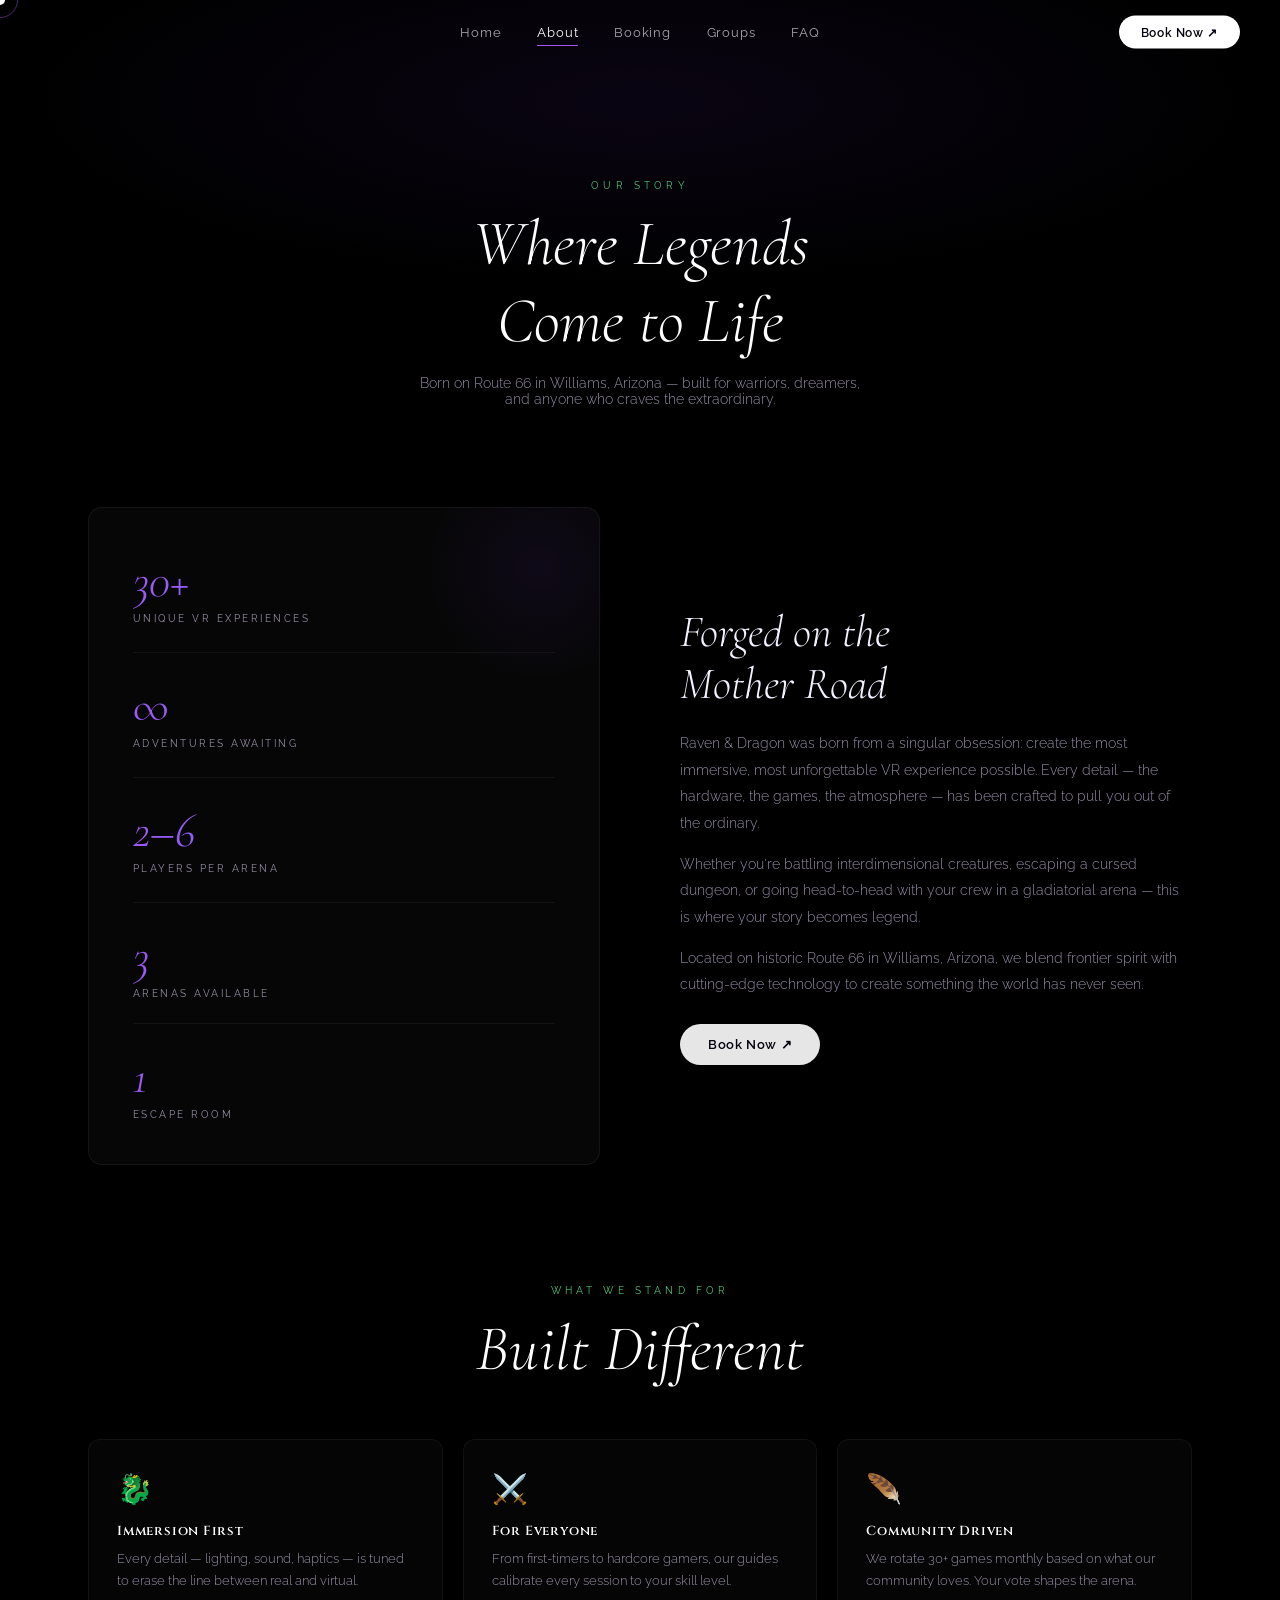
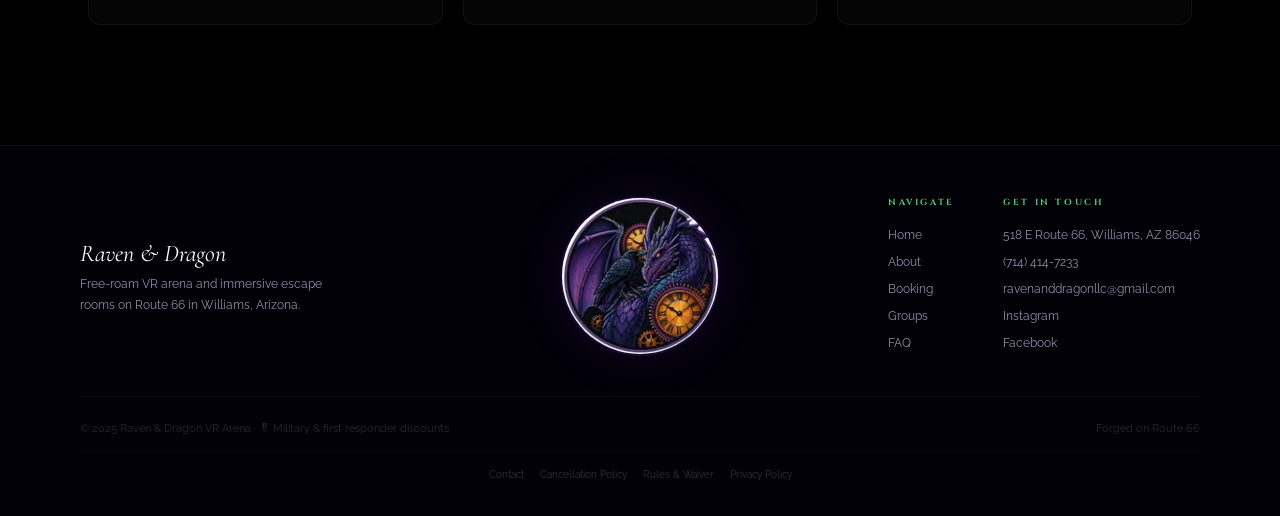
==== about.html @ 6afb4ab7 "Remove calendar Just put the CTA to square more frequent" ====
<!DOCTYPE html>
<html lang="en"><head><meta charset="UTF-8"><meta name="viewport" content="width=device-width,initial-scale=1.0">
<meta http-equiv="X-Content-Type-Options" content="nosniff">
<meta http-equiv="X-Frame-Options" content="SAMEORIGIN">
<meta name="referrer" content="strict-origin-when-cross-origin">
<title>About — Raven & Dragon</title><link rel="preconnect" href="https://fonts.googleapis.com">
<link rel="preconnect" href="https://fonts.gstatic.com" crossorigin>
<link rel="stylesheet" href="https://fonts.googleapis.com/css2?family=Cormorant+Garamond:ital,wght@0,300;0,400;0,600;1,300;1,400;1,600&family=Raleway:wght@300;400;500;600&family=Cinzel:wght@400;600&display=swap" media="print" onload="this.media='all'">
<noscript><link rel="stylesheet" href="https://fonts.googleapis.com/css2?family=Cormorant+Garamond:ital,wght@0,300;0,400;0,600;1,300;1,400;1,600&family=Raleway:wght@300;400;500;600&family=Cinzel:wght@400;600&display=swap"></noscript>
<style>
*,*::before,*::after{margin:0;padding:0;box-sizing:border-box;}
html{scroll-behavior:smooth;}
body{background:#000;color:#f5f0ff;font-family:'Raleway',sans-serif;overflow-x:hidden;}
nav{position:fixed;top:0;left:0;right:0;z-index:500;display:flex;align-items:center;justify-content:center;padding:22px 48px;transition:all .5s;}
nav.solid{background:rgba(0,0,0,.75);backdrop-filter:blur(28px) saturate(1.4);border-bottom:1px solid rgba(255,255,255,.06);padding:14px 48px;}
.nav-links{display:flex;list-style:none;gap:36px;align-items:center;}
.nav-links a{font-size:.8rem;font-weight:400;letter-spacing:.06em;color:rgba(255,255,255,.65);text-decoration:none;}
.nav-pill{position:absolute;right:40px;top:50%;transform:translateY(-50%);font-size:.78rem;font-weight:600;padding:9px 22px;background:#fff;color:#04020e;border-radius:100px;text-decoration:none;}
.burger{display:none;}
@media(max-width:900px){.nav-links,.nav-pill{display:none;}.burger{display:block;position:absolute;right:20px;top:50%;transform:translateY(-50%);width:32px;height:32px;cursor:pointer;z-index:600;background:none;border:none;}
.burger span{display:block;width:22px;height:1.5px;background:#fff;margin:5px auto;border-radius:2px;}
nav{padding:18px 20px;}}
</style>
<link rel="stylesheet" href="styles.css" media="print" onload="this.media='all'">
<noscript><link rel="stylesheet" href="styles.css"></noscript>
<style>
.about-grid{max-width:1200px;margin:0 auto;display:grid;grid-template-columns:1fr 1fr;gap:80px;align-items:center;padding:0 48px 120px;}
.astat-card{background:rgba(255,255,255,.025);border:1px solid rgba(255,255,255,.06);border-radius:14px;padding:44px;backdrop-filter:blur(14px);position:relative;overflow:hidden;}
.astat-card::before{content:'';position:absolute;top:-60px;right:-60px;width:240px;height:240px;border-radius:50%;background:radial-gradient(circle,rgba(124,58,237,.08),transparent 70%);pointer-events:none;}
.astat{margin-bottom:28px;}.astat:last-child{margin-bottom:0;}
.astat-n{font-family:'Cormorant Garamond',serif;font-style:italic;font-size:3rem;font-weight:300;background:linear-gradient(135deg,var(--purple-hi),var(--blue));-webkit-background-clip:text;-webkit-text-fill-color:transparent;}
.astat-l{font-size:.65rem;letter-spacing:.24em;text-transform:uppercase;color:var(--dim);margin-top:2px;}
.astat-div{height:1px;background:rgba(255,255,255,.05);margin:24px 0;}
.about-copy h2{font-family:'Cormorant Garamond',serif;font-style:italic;font-size:clamp(1.8rem,3.5vw,2.8rem);font-weight:300;line-height:1.15;margin-bottom:20px;}
.about-copy p{font-size:.9rem;font-weight:300;line-height:1.85;color:var(--dim);margin-bottom:14px;}

/* Values section */
.values{max-width:1200px;margin:0 auto;padding:0 48px 120px;}
.values-grid{display:grid;grid-template-columns:repeat(3,1fr);gap:20px;}
.val-card{background:rgba(255,255,255,.02);border:1px solid rgba(255,255,255,.05);border-radius:12px;padding:32px 28px;transition:all .35s;}
.val-card:hover{border-color:rgba(168,85,247,.2);transform:translateY(-4px);}
.val-icon{font-size:1.8rem;margin-bottom:16px;display:block;}
.val-title{font-family:'Cinzel',serif;font-size:.82rem;font-weight:600;letter-spacing:.06em;margin-bottom:8px;color:#fff;}
.val-desc{font-size:.8rem;color:var(--dim);line-height:1.7;font-weight:300;}

@media(max-width:900px){
  .about-grid{grid-template-columns:1fr;padding:0 24px 80px;gap:40px;}
  .values{padding:0 24px 80px;}.values-grid{grid-template-columns:1fr;}
}
</style></head><body>
<div id="cur"></div><div id="curR"></div>
<nav id="nav">
  <ul class="nav-links"><li><a href="index.html">Home</a></li><li><a href="about.html" class="active">About</a></li><li><a href="booking.html">Booking</a></li><li><a href="groups.html">Groups</a></li><li><a href="faq.html">FAQ</a></li></ul>
  <a href="https://app.squareup.com/appointments/book/aukrz0no7ksr12/L2MJ57HQ86YXA/start" target="_blank" rel="noopener noreferrer" class="nav-pill">Book Now ↗</a>
  <button class="burger" id="burger"><span></span><span></span><span></span></button>
</nav>
<div class="mob-menu" id="mobMenu"><a href="index.html">Home</a><a href="about.html" class="active">About</a><a href="booking.html">Booking</a><a href="groups.html">Groups</a><a href="faq.html">FAQ</a>
  <a href="https://app.squareup.com/appointments/book/aukrz0no7ksr12/L2MJ57HQ86YXA/start" target="_blank" rel="noopener noreferrer" class="mob-cta">Book Now ↗</a><div class="mob-menu-foot"><span>Route 66 · Williams, AZ</span><a href="tel:+17144147233">(714) 414-7233</a></div></div>

<div class="page-hero">
  <span class="eyebrow reveal">Our Story</span>
  <h1 class="sec-title reveal d1">Where Legends<br>Come to Life</h1>
  <p class="sec-sub reveal d2">Born on Route 66 in Williams, Arizona — built for warriors, dreamers, and anyone who craves the extraordinary.</p>
</div>

<div class="about-grid">
  <div class="astat-card reveal">
    <div class="astat"><div class="astat-n">30+</div><div class="astat-l">Unique VR Experiences</div></div><div class="astat-div"></div>
    <div class="astat"><div class="astat-n">∞</div><div class="astat-l">Adventures Awaiting</div></div><div class="astat-div"></div>
    <div class="astat"><div class="astat-n">2–6</div><div class="astat-l">Players Per Arena</div></div><div class="astat-div"></div>
    <div class="astat" style="margin-bottom:0"><div class="astat-n">3</div><div class="astat-l">Arenas Available</div></div>
    <div class="astat-div"></div>
    <div class="astat" style="margin-bottom:0"><div class="astat-n">1</div><div class="astat-l">Escape Room</div></div>
  </div>
  <div class="about-copy">
    <h2 class="reveal">Forged on the<br>Mother Road</h2>
    <p class="reveal d1">Raven & Dragon was born from a singular obsession: create the most immersive, most unforgettable VR experience possible. Every detail — the hardware, the games, the atmosphere — has been crafted to pull you out of the ordinary.</p>
    <p class="reveal d2">Whether you're battling interdimensional creatures, escaping a cursed dungeon, or going head-to-head with your crew in a gladiatorial arena — this is where your story becomes legend.</p>
    <p class="reveal d3">Located on historic Route 66 in Williams, Arizona, we blend frontier spirit with cutting-edge technology to create something the world has never seen.</p>
    <a href="https://app.squareup.com/appointments/book/aukrz0no7ksr12/L2MJ57HQ86YXA/start" target="_blank" rel="noopener noreferrer" class="btn-w reveal d4" style="margin-top:12px;">Book Now ↗</a>
  </div>
</div>

<div class="values">
  <div class="sec-head reveal"><span class="eyebrow">What We Stand For</span><h2 class="sec-title">Built Different</h2></div>
  <div class="values-grid">
    <div class="val-card reveal"><span class="val-icon">🐉</span><div class="val-title">Immersion First</div><div class="val-desc">Every detail — lighting, sound, haptics — is tuned to erase the line between real and virtual.</div></div>
    <div class="val-card reveal d1"><span class="val-icon">⚔️</span><div class="val-title">For Everyone</div><div class="val-desc">From first-timers to hardcore gamers, our guides calibrate every session to your skill level.</div></div>
    <div class="val-card reveal d2"><span class="val-icon">🪶</span><div class="val-title">Community Driven</div><div class="val-desc">We rotate 30+ games monthly based on what our community loves. Your vote shapes the arena.</div></div>
  </div>
</div>

<footer>
  <div class="footer-main">
    <div class="footer-brand">
      <a href="index.html" class="footer-brand-name">Raven &amp; Dragon</a>
      <p>Free-roam VR arena and immersive escape rooms on Route 66 in Williams, Arizona.</p>
    </div>
    <div class="footer-logo-wrap">
      <picture><source srcset="logo.webp" type="image/webp"><img src="logo.png" alt="Raven &amp; Dragon" class="footer-logo" width="160" height="160" loading="lazy"></picture>
    </div>
    <div class="footer-nav">
      <div class="fcol"><h4>Navigate</h4><ul><li><a href="index.html">Home</a></li><li><a href="about.html">About</a></li><li><a href="booking.html">Booking</a></li><li><a href="groups.html">Groups</a></li><li><a href="faq.html">FAQ</a></li></ul></div>
      <div class="fcol"><h4>Get in Touch</h4><ul><li><a href="https://maps.google.com/?q=518+E+Route+66+Williams+AZ+86046" target="_blank" rel="noopener noreferrer">518 E Route 66, Williams, AZ 86046</a></li><li><a href="tel:+17144147233">(714) 414-7233</a></li><li><a href="mailto:ravenanddragonllc@gmail.com">ravenanddragonllc@gmail.com</a></li><li><a href="https://www.instagram.com/ravenanddragonvr/" target="_blank" rel="noopener noreferrer">Instagram</a></li><li><a href="https://facebook.com/profile.php?id=61564699002867" target="_blank" rel="noopener noreferrer">Facebook</a></li></ul></div>
    </div>
  </div>
  <div class="footer-bot"><p>&copy; 2025 Raven &amp; Dragon VR Arena &middot; &#127894; Military &amp; first responder discounts</p><p>Forged on Route 66</p></div>

  <div style="margin-top:16px;padding-top:16px;border-top:1px solid rgba(255,255,255,.03);display:flex;justify-content:center;gap:16px;flex-wrap:wrap;">
    <a href="contact.html" style="font-size:.65rem;color:rgba(255,255,255,.2);text-decoration:none;">Contact</a>
    <a href="cancellation-policy.html" style="font-size:.65rem;color:rgba(255,255,255,.2);text-decoration:none;">Cancellation Policy</a>
    <a href="rules-and-waiver.html" style="font-size:.65rem;color:rgba(255,255,255,.2);text-decoration:none;">Rules & Waiver</a>
    <a href="privacy-policy.html" style="font-size:.65rem;color:rgba(255,255,255,.2);text-decoration:none;">Privacy Policy</a>
  </div>
</footer>
<script src="shared.js" defer></script>
</body></html>
---- styles.css ----
/* ═══════════════════════════════════════════
   RAVEN & DRAGON — Shared Styles
   ═══════════════════════════════════════════ */

:root{
  --void:#04020e;--deep:#07041a;--purple:#7c3aed;--purple-hi:#a855f7;
  --blue:#3b82f6;--gold:#d4a853;--fire:#ff5500;
  --green:#50c878;--green-hi:#6adf8e;--green-lo:rgba(80,200,120,.12);
  --glass:rgba(255,255,255,.05);--gb:rgba(255,255,255,.12);
  --text:#f5f0ff;--dim:rgba(230,215,255,.65);
}
*,*::before,*::after{margin:0;padding:0;box-sizing:border-box;}
html{scroll-behavior:smooth;}
body{background:#000;color:var(--text);font-family:'Raleway',sans-serif;overflow-x:hidden;}

/* ── CURSOR ── */
#cur{position:fixed;width:10px;height:10px;background:#fff;border-radius:50%;pointer-events:none;z-index:9999;mix-blend-mode:difference;transition:transform .15s;transform:translate(-50%,-50%);}
#curR{position:fixed;width:36px;height:36px;border:1px solid rgba(168,85,247,.45);border-radius:50%;pointer-events:none;z-index:9998;transform:translate(-50%,-50%);transition:all .22s ease;}
@media(hover:none){#cur,#curR{display:none;} body{cursor:auto;}}

/* ── NAV ── */
nav{position:fixed;top:0;left:0;right:0;z-index:500;display:flex;align-items:center;justify-content:center;padding:22px 48px;transition:all .5s;}
nav.solid{background:rgba(0,0,0,.75);backdrop-filter:blur(28px) saturate(1.4);border-bottom:1px solid rgba(255,255,255,.06);padding:14px 48px;}
.nav-links{display:flex;list-style:none;gap:36px;align-items:center;}
.nav-links a{font-size:.8rem;font-weight:400;letter-spacing:.06em;color:rgba(255,255,255,.65);text-decoration:none;transition:color .3s;position:relative;}
.nav-links a:hover,.nav-links a.active{color:#fff;}
.nav-links a.active::after{content:'';position:absolute;bottom:-6px;left:0;right:0;height:1px;background:var(--purple-hi);}
.nav-pill{position:absolute;right:40px;top:50%;transform:translateY(-50%);font-size:.78rem;font-weight:600;letter-spacing:.05em;padding:9px 22px;background:#fff;color:#04020e;border-radius:100px;text-decoration:none;transition:all .3s;display:flex;align-items:center;gap:6px;}
.nav-pill:hover{background:var(--purple-hi);color:#fff;box-shadow:0 0 30px rgba(168,85,247,.4);}

/* ── HAMBURGER (mobile) ── */
.burger{display:none;position:absolute;right:20px;top:50%;transform:translateY(-50%);width:32px;height:32px;cursor:pointer;z-index:600;background:none;border:none;padding:0;}
.burger span{display:block;width:22px;height:1.5px;background:#fff;margin:5px auto;border-radius:2px;transition:all .4s cubic-bezier(.77,0,.18,1);}
.burger.open span:nth-child(1){transform:rotate(45deg) translate(5px,5px);}
.burger.open span:nth-child(2){opacity:0;transform:scaleX(0);}
.burger.open span:nth-child(3){transform:rotate(-45deg) translate(5px,-5px);}

/* ── MOBILE MENU ── */
.mob-menu{position:fixed;inset:0;z-index:499;background:rgba(0,0,0,.96);backdrop-filter:blur(40px) saturate(1.5);display:flex;flex-direction:column;align-items:center;justify-content:center;gap:0;opacity:0;pointer-events:none;transition:opacity .5s cubic-bezier(.16,1,.3,1);}
.mob-menu.open{opacity:1;pointer-events:all;}
.mob-menu a{font-family:'Cormorant Garamond',serif;font-style:italic;font-size:clamp(2rem,8vw,3.5rem);font-weight:300;color:rgba(255,255,255,.5);text-decoration:none;padding:14px 0;transition:all .4s;transform:translateY(20px);opacity:0;}
.mob-menu.open a{transform:translateY(0);opacity:1;}
.mob-menu a:nth-child(1){transition-delay:.08s;}
.mob-menu a:nth-child(2){transition-delay:.14s;}
.mob-menu a:nth-child(3){transition-delay:.2s;}
.mob-menu a:nth-child(4){transition-delay:.26s;}
.mob-menu a:nth-child(5){transition-delay:.32s;}
.mob-menu a:nth-child(6){transition-delay:.38s;}
.mob-menu a:hover,.mob-menu a.active{color:#fff;text-shadow:0 0 40px rgba(168,85,247,.4);}
.mob-menu .mob-cta{margin-top:32px;font-family:'Raleway',sans-serif;font-style:normal;font-size:.85rem;font-weight:600;letter-spacing:.08em;padding:14px 36px;border-radius:100px;background:rgba(255,255,255,.9);color:#000;text-transform:uppercase;transform:translateY(20px);opacity:0;}
.mob-menu.open .mob-cta{transform:translateY(0);opacity:1;transition-delay:.44s;}
.mob-menu-foot{position:absolute;bottom:40px;display:flex;flex-direction:column;align-items:center;gap:8px;transform:translateY(20px);opacity:0;}
.mob-menu.open .mob-menu-foot{transform:translateY(0);opacity:1;transition-delay:.44s;}
.mob-menu-foot span{font-size:.65rem;letter-spacing:.2em;text-transform:uppercase;color:rgba(255,255,255,.2);}
.mob-menu-foot a{font-size:.7rem;color:rgba(168,85,247,.5);text-decoration:none;font-family:'Raleway',sans-serif;padding:0;}

@media(max-width:900px){
  .nav-links,.nav-pill{display:none;}
  .burger{display:block;}
  nav{padding:18px 20px;}
  nav.solid{padding:14px 20px;}
}

/* ── SHARED COMPONENTS ── */
.btn-w{display:inline-flex;align-items:center;gap:7px;padding:13px 28px;border-radius:100px;background:rgba(255,255,255,.9);color:#04020e;font-family:'Raleway',sans-serif;font-size:.8rem;font-weight:600;letter-spacing:.05em;text-decoration:none;transition:all .3s;cursor:pointer;border:none;}
.btn-w:hover{background:#fff;transform:scale(1.04);box-shadow:0 0 50px rgba(255,255,255,.18);}
.btn-ghost{display:inline-flex;align-items:center;gap:7px;padding:13px 24px;border-radius:100px;background:transparent;color:rgba(255,255,255,.7);font-family:'Raleway',sans-serif;font-size:.8rem;font-weight:400;letter-spacing:.05em;text-decoration:none;transition:all .3s;cursor:pointer;border:none;}
.btn-ghost:hover{color:#fff;}
.btn-outline{display:inline-flex;align-items:center;gap:7px;padding:13px 28px;border-radius:100px;background:rgba(255,255,255,.04);border:1px solid rgba(255,255,255,.12);color:rgba(255,255,255,.7);font-family:'Raleway',sans-serif;font-size:.8rem;font-weight:500;letter-spacing:.05em;text-decoration:none;transition:all .3s;cursor:pointer;}
.btn-outline:hover{border-color:rgba(168,85,247,.4);color:#fff;background:rgba(124,58,237,.1);}

.eyebrow{display:block;font-size:.62rem;letter-spacing:.42em;text-transform:uppercase;color:var(--green);margin-bottom:14px;}
.sec-title{font-family:'Cormorant Garamond',serif;font-size:clamp(2.2rem,5vw,4.6rem);font-weight:300;font-style:italic;color:#fff;margin-bottom:12px;}
.sec-sub{font-size:.88rem;font-weight:300;color:var(--dim);max-width:440px;margin:0 auto;}
.sec-head{text-align:center;padding:0 24px;margin-bottom:52px;position:relative;z-index:1;}

.reveal{opacity:0;transform:translateY(24px);transition:all .9s cubic-bezier(.16,1,.3,1);}
.reveal.in{opacity:1;transform:translateY(0);}
.d1{transition-delay:.1s;}.d2{transition-delay:.2s;}.d3{transition-delay:.3s;}.d4{transition-delay:.4s;}

@keyframes fadeUp{from{opacity:0;transform:translateY(30px);}to{opacity:1;transform:translateY(0);}}

/* ── FOOTER ── */
footer{padding:50px 80px 36px;border-top:1px solid rgba(255,255,255,.05);background:#020108;overflow:hidden;}
.footer-main{display:grid;grid-template-columns:1fr auto 1fr;gap:32px;align-items:center;margin-bottom:36px;}
.footer-brand{display:flex;flex-direction:column;gap:6px;}
.footer-brand-name{font-family:'Cormorant Garamond',serif;font-style:italic;font-size:1.5rem;color:#fff;text-decoration:none;font-weight:400;}
.footer-brand p{font-size:.78rem;color:var(--dim);line-height:1.65;max-width:260px;}
.footer-logo-wrap{display:flex;justify-content:center;}
.footer-logo{width:160px;height:160px;border-radius:50%;object-fit:cover;border:2px solid rgba(124,58,237,.18);box-shadow:0 0 50px rgba(124,58,237,.12);}
.footer-nav{display:flex;gap:48px;justify-content:flex-end;}
.fcol h4{font-family:'Cinzel',serif;font-size:.55rem;letter-spacing:.3em;text-transform:uppercase;color:var(--green);margin-bottom:16px;}
.fcol ul{list-style:none;}.fcol li{margin-bottom:8px;}
.fcol a{font-size:.78rem;color:var(--dim);text-decoration:none;transition:color .25s;}
.fcol a:hover{color:#fff;}
.fcol .admin-link{color:rgba(255,255,255,.15);font-size:.7rem;margin-top:4px;display:inline-block;}
.fcol .admin-link:hover{color:rgba(168,85,247,.5);}
.footer-bot{padding-top:24px;border-top:1px solid rgba(255,255,255,.04);display:flex;justify-content:space-between;align-items:center;}
.footer-bot p{font-size:.7rem;color:rgba(255,255,255,.16);}
.fcol ul{list-style:none;}.fcol li{margin-bottom:8px;}
.fcol a{font-size:.78rem;color:var(--dim);text-decoration:none;transition:color .25s;}
.fcol a:hover{color:#fff;}
.footer-bot{padding-top:24px;border-top:1px solid rgba(255,255,255,.04);display:flex;justify-content:space-between;align-items:center;}
.footer-bot p{font-size:.7rem;color:rgba(255,255,255,.16);}
.fcol ul{list-style:none;}.fcol li{margin-bottom:8px;}
.fcol a{font-size:.78rem;color:var(--dim);text-decoration:none;transition:color .25s;}
.fcol a:hover{color:#fff;}
.footer-bot{padding-top:24px;border-top:1px solid rgba(255,255,255,.04);display:flex;justify-content:space-between;align-items:center;}
.footer-bot p{font-size:.7rem;color:rgba(255,255,255,.16);}

/* ── PAGE HERO (for inner pages) ── */
.page-hero{position:relative;width:100%;padding:180px 48px 100px;display:flex;flex-direction:column;align-items:center;text-align:center;overflow:hidden;}
.page-hero::before{content:'';position:absolute;inset:0;background:radial-gradient(ellipse 80% 60% at 50% 20%,rgba(124,58,237,.08) 0%,transparent 60%);pointer-events:none;}
.page-hero .sec-title{margin-bottom:16px;}

@media(max-width:900px){
  footer{padding:50px 24px 28px;}
  .footer-main{grid-template-columns:1fr;gap:28px;text-align:center;}
  .footer-brand{align-items:center;}
  .footer-nav{flex-direction:column;gap:28px;align-items:center;}
  .footer-logo{width:130px;height:130px;}
  .page-hero{padding:140px 24px 70px;}
}
---- styles.css ----
/* ═══════════════════════════════════════════
   RAVEN & DRAGON — Shared Styles
   ═══════════════════════════════════════════ */

:root{
  --void:#04020e;--deep:#07041a;--purple:#7c3aed;--purple-hi:#a855f7;
  --blue:#3b82f6;--gold:#d4a853;--fire:#ff5500;
  --green:#50c878;--green-hi:#6adf8e;--green-lo:rgba(80,200,120,.12);
  --glass:rgba(255,255,255,.05);--gb:rgba(255,255,255,.12);
  --text:#f5f0ff;--dim:rgba(230,215,255,.65);
}
*,*::before,*::after{margin:0;padding:0;box-sizing:border-box;}
html{scroll-behavior:smooth;}
body{background:#000;color:var(--text);font-family:'Raleway',sans-serif;overflow-x:hidden;}

/* ── CURSOR ── */
#cur{position:fixed;width:10px;height:10px;background:#fff;border-radius:50%;pointer-events:none;z-index:9999;mix-blend-mode:difference;transition:transform .15s;transform:translate(-50%,-50%);}
#curR{position:fixed;width:36px;height:36px;border:1px solid rgba(168,85,247,.45);border-radius:50%;pointer-events:none;z-index:9998;transform:translate(-50%,-50%);transition:all .22s ease;}
@media(hover:none){#cur,#curR{display:none;} body{cursor:auto;}}

/* ── NAV ── */
nav{position:fixed;top:0;left:0;right:0;z-index:500;display:flex;align-items:center;justify-content:center;padding:22px 48px;transition:all .5s;}
nav.solid{background:rgba(0,0,0,.75);backdrop-filter:blur(28px) saturate(1.4);border-bottom:1px solid rgba(255,255,255,.06);padding:14px 48px;}
.nav-links{display:flex;list-style:none;gap:36px;align-items:center;}
.nav-links a{font-size:.8rem;font-weight:400;letter-spacing:.06em;color:rgba(255,255,255,.65);text-decoration:none;transition:color .3s;position:relative;}
.nav-links a:hover,.nav-links a.active{color:#fff;}
.nav-links a.active::after{content:'';position:absolute;bottom:-6px;left:0;right:0;height:1px;background:var(--purple-hi);}
.nav-pill{position:absolute;right:40px;top:50%;transform:translateY(-50%);font-size:.78rem;font-weight:600;letter-spacing:.05em;padding:9px 22px;background:#fff;color:#04020e;border-radius:100px;text-decoration:none;transition:all .3s;display:flex;align-items:center;gap:6px;}
.nav-pill:hover{background:var(--purple-hi);color:#fff;box-shadow:0 0 30px rgba(168,85,247,.4);}

/* ── HAMBURGER (mobile) ── */
.burger{display:none;position:absolute;right:20px;top:50%;transform:translateY(-50%);width:32px;height:32px;cursor:pointer;z-index:600;background:none;border:none;padding:0;}
.burger span{display:block;width:22px;height:1.5px;background:#fff;margin:5px auto;border-radius:2px;transition:all .4s cubic-bezier(.77,0,.18,1);}
.burger.open span:nth-child(1){transform:rotate(45deg) translate(5px,5px);}
.burger.open span:nth-child(2){opacity:0;transform:scaleX(0);}
.burger.open span:nth-child(3){transform:rotate(-45deg) translate(5px,-5px);}

/* ── MOBILE MENU ── */
.mob-menu{position:fixed;inset:0;z-index:499;background:rgba(0,0,0,.96);backdrop-filter:blur(40px) saturate(1.5);display:flex;flex-direction:column;align-items:center;justify-content:center;gap:0;opacity:0;pointer-events:none;transition:opacity .5s cubic-bezier(.16,1,.3,1);}
.mob-menu.open{opacity:1;pointer-events:all;}
.mob-menu a{font-family:'Cormorant Garamond',serif;font-style:italic;font-size:clamp(2rem,8vw,3.5rem);font-weight:300;color:rgba(255,255,255,.5);text-decoration:none;padding:14px 0;transition:all .4s;transform:translateY(20px);opacity:0;}
.mob-menu.open a{transform:translateY(0);opacity:1;}
.mob-menu a:nth-child(1){transition-delay:.08s;}
.mob-menu a:nth-child(2){transition-delay:.14s;}
.mob-menu a:nth-child(3){transition-delay:.2s;}
.mob-menu a:nth-child(4){transition-delay:.26s;}
.mob-menu a:nth-child(5){transition-delay:.32s;}
.mob-menu a:nth-child(6){transition-delay:.38s;}
.mob-menu a:hover,.mob-menu a.active{color:#fff;text-shadow:0 0 40px rgba(168,85,247,.4);}
.mob-menu .mob-cta{margin-top:32px;font-family:'Raleway',sans-serif;font-style:normal;font-size:.85rem;font-weight:600;letter-spacing:.08em;padding:14px 36px;border-radius:100px;background:rgba(255,255,255,.9);color:#000;text-transform:uppercase;transform:translateY(20px);opacity:0;}
.mob-menu.open .mob-cta{transform:translateY(0);opacity:1;transition-delay:.44s;}
.mob-menu-foot{position:absolute;bottom:40px;display:flex;flex-direction:column;align-items:center;gap:8px;transform:translateY(20px);opacity:0;}
.mob-menu.open .mob-menu-foot{transform:translateY(0);opacity:1;transition-delay:.44s;}
.mob-menu-foot span{font-size:.65rem;letter-spacing:.2em;text-transform:uppercase;color:rgba(255,255,255,.2);}
.mob-menu-foot a{font-size:.7rem;color:rgba(168,85,247,.5);text-decoration:none;font-family:'Raleway',sans-serif;padding:0;}

@media(max-width:900px){
  .nav-links,.nav-pill{display:none;}
  .burger{display:block;}
  nav{padding:18px 20px;}
  nav.solid{padding:14px 20px;}
}

/* ── SHARED COMPONENTS ── */
.btn-w{display:inline-flex;align-items:center;gap:7px;padding:13px 28px;border-radius:100px;background:rgba(255,255,255,.9);color:#04020e;font-family:'Raleway',sans-serif;font-size:.8rem;font-weight:600;letter-spacing:.05em;text-decoration:none;transition:all .3s;cursor:pointer;border:none;}
.btn-w:hover{background:#fff;transform:scale(1.04);box-shadow:0 0 50px rgba(255,255,255,.18);}
.btn-ghost{display:inline-flex;align-items:center;gap:7px;padding:13px 24px;border-radius:100px;background:transparent;color:rgba(255,255,255,.7);font-family:'Raleway',sans-serif;font-size:.8rem;font-weight:400;letter-spacing:.05em;text-decoration:none;transition:all .3s;cursor:pointer;border:none;}
.btn-ghost:hover{color:#fff;}
.btn-outline{display:inline-flex;align-items:center;gap:7px;padding:13px 28px;border-radius:100px;background:rgba(255,255,255,.04);border:1px solid rgba(255,255,255,.12);color:rgba(255,255,255,.7);font-family:'Raleway',sans-serif;font-size:.8rem;font-weight:500;letter-spacing:.05em;text-decoration:none;transition:all .3s;cursor:pointer;}
.btn-outline:hover{border-color:rgba(168,85,247,.4);color:#fff;background:rgba(124,58,237,.1);}

.eyebrow{display:block;font-size:.62rem;letter-spacing:.42em;text-transform:uppercase;color:var(--green);margin-bottom:14px;}
.sec-title{font-family:'Cormorant Garamond',serif;font-size:clamp(2.2rem,5vw,4.6rem);font-weight:300;font-style:italic;color:#fff;margin-bottom:12px;}
.sec-sub{font-size:.88rem;font-weight:300;color:var(--dim);max-width:440px;margin:0 auto;}
.sec-head{text-align:center;padding:0 24px;margin-bottom:52px;position:relative;z-index:1;}

.reveal{opacity:0;transform:translateY(24px);transition:all .9s cubic-bezier(.16,1,.3,1);}
.reveal.in{opacity:1;transform:translateY(0);}
.d1{transition-delay:.1s;}.d2{transition-delay:.2s;}.d3{transition-delay:.3s;}.d4{transition-delay:.4s;}

@keyframes fadeUp{from{opacity:0;transform:translateY(30px);}to{opacity:1;transform:translateY(0);}}

/* ── FOOTER ── */
footer{padding:50px 80px 36px;border-top:1px solid rgba(255,255,255,.05);background:#020108;overflow:hidden;}
.footer-main{display:grid;grid-template-columns:1fr auto 1fr;gap:32px;align-items:center;margin-bottom:36px;}
.footer-brand{display:flex;flex-direction:column;gap:6px;}
.footer-brand-name{font-family:'Cormorant Garamond',serif;font-style:italic;font-size:1.5rem;color:#fff;text-decoration:none;font-weight:400;}
.footer-brand p{font-size:.78rem;color:var(--dim);line-height:1.65;max-width:260px;}
.footer-logo-wrap{display:flex;justify-content:center;}
.footer-logo{width:160px;height:160px;border-radius:50%;object-fit:cover;border:2px solid rgba(124,58,237,.18);box-shadow:0 0 50px rgba(124,58,237,.12);}
.footer-nav{display:flex;gap:48px;justify-content:flex-end;}
.fcol h4{font-family:'Cinzel',serif;font-size:.55rem;letter-spacing:.3em;text-transform:uppercase;color:var(--green);margin-bottom:16px;}
.fcol ul{list-style:none;}.fcol li{margin-bottom:8px;}
.fcol a{font-size:.78rem;color:var(--dim);text-decoration:none;transition:color .25s;}
.fcol a:hover{color:#fff;}
.fcol .admin-link{color:rgba(255,255,255,.15);font-size:.7rem;margin-top:4px;display:inline-block;}
.fcol .admin-link:hover{color:rgba(168,85,247,.5);}
.footer-bot{padding-top:24px;border-top:1px solid rgba(255,255,255,.04);display:flex;justify-content:space-between;align-items:center;}
.footer-bot p{font-size:.7rem;color:rgba(255,255,255,.16);}
.fcol ul{list-style:none;}.fcol li{margin-bottom:8px;}
.fcol a{font-size:.78rem;color:var(--dim);text-decoration:none;transition:color .25s;}
.fcol a:hover{color:#fff;}
.footer-bot{padding-top:24px;border-top:1px solid rgba(255,255,255,.04);display:flex;justify-content:space-between;align-items:center;}
.footer-bot p{font-size:.7rem;color:rgba(255,255,255,.16);}
.fcol ul{list-style:none;}.fcol li{margin-bottom:8px;}
.fcol a{font-size:.78rem;color:var(--dim);text-decoration:none;transition:color .25s;}
.fcol a:hover{color:#fff;}
.footer-bot{padding-top:24px;border-top:1px solid rgba(255,255,255,.04);display:flex;justify-content:space-between;align-items:center;}
.footer-bot p{font-size:.7rem;color:rgba(255,255,255,.16);}

/* ── PAGE HERO (for inner pages) ── */
.page-hero{position:relative;width:100%;padding:180px 48px 100px;display:flex;flex-direction:column;align-items:center;text-align:center;overflow:hidden;}
.page-hero::before{content:'';position:absolute;inset:0;background:radial-gradient(ellipse 80% 60% at 50% 20%,rgba(124,58,237,.08) 0%,transparent 60%);pointer-events:none;}
.page-hero .sec-title{margin-bottom:16px;}

@media(max-width:900px){
  footer{padding:50px 24px 28px;}
  .footer-main{grid-template-columns:1fr;gap:28px;text-align:center;}
  .footer-brand{align-items:center;}
  .footer-nav{flex-direction:column;gap:28px;align-items:center;}
  .footer-logo{width:130px;height:130px;}
  .page-hero{padding:140px 24px 70px;}
}
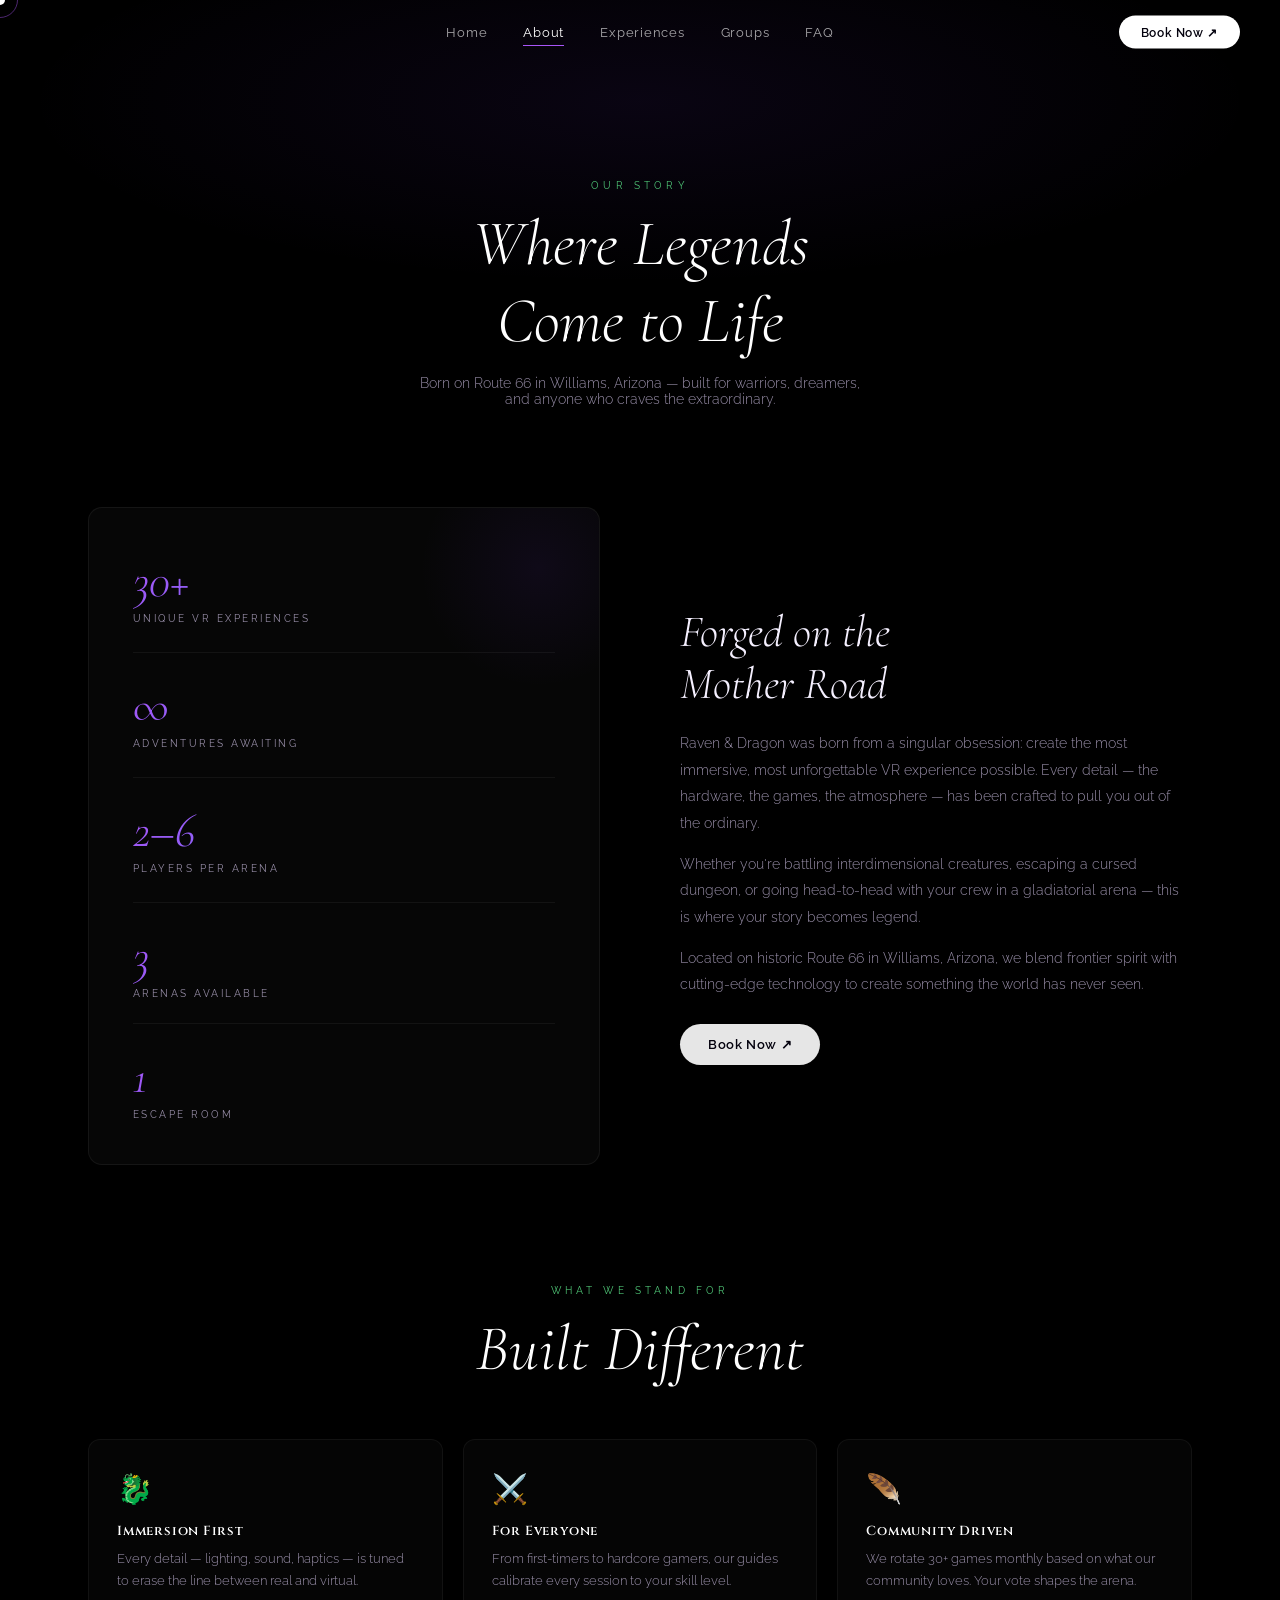
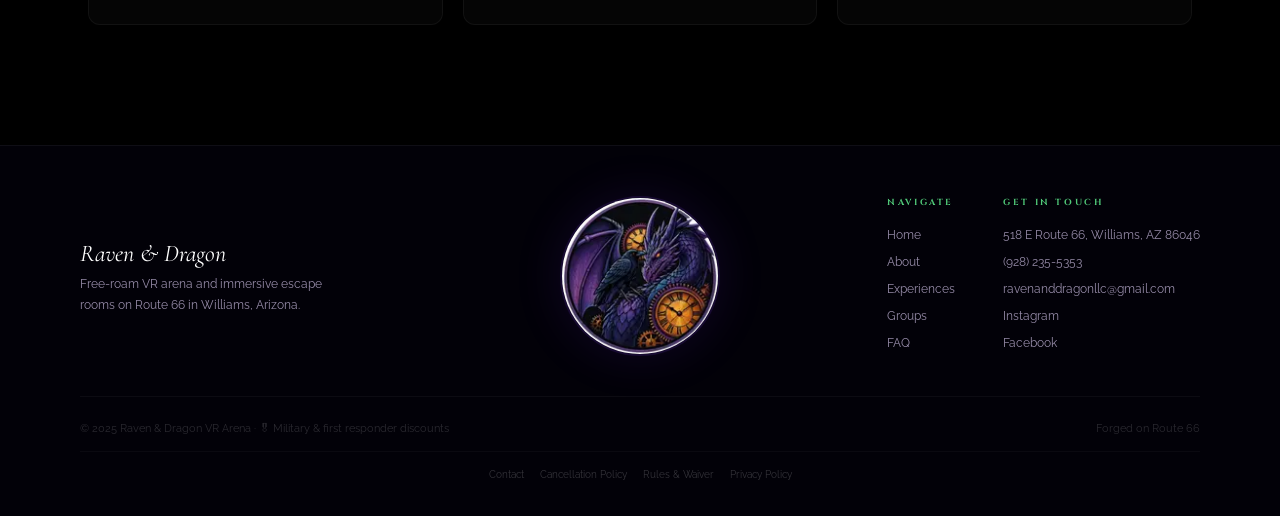
==== commit 11a7a63c: "New changes Updated booking tab to experiences. Phone numbers, hours. experiences page cleaned up" ====
--- a/about.html
+++ b/about.html
@@ -50,12 +50,12 @@
 </style></head><body>
 <div id="cur"></div><div id="curR"></div>
 <nav id="nav">
-  <ul class="nav-links"><li><a href="index.html">Home</a></li><li><a href="about.html" class="active">About</a></li><li><a href="booking.html">Booking</a></li><li><a href="groups.html">Groups</a></li><li><a href="faq.html">FAQ</a></li></ul>
+  <ul class="nav-links"><li><a href="index.html">Home</a></li><li><a href="about.html" class="active">About</a></li><li><a href="booking.html">Experiences</a></li><li><a href="groups.html">Groups</a></li><li><a href="faq.html">FAQ</a></li></ul>
   <a href="https://app.squareup.com/appointments/book/aukrz0no7ksr12/L2MJ57HQ86YXA/start" target="_blank" rel="noopener noreferrer" class="nav-pill">Book Now ↗</a>
   <button class="burger" id="burger"><span></span><span></span><span></span></button>
 </nav>
-<div class="mob-menu" id="mobMenu"><a href="index.html">Home</a><a href="about.html" class="active">About</a><a href="booking.html">Booking</a><a href="groups.html">Groups</a><a href="faq.html">FAQ</a>
-  <a href="https://app.squareup.com/appointments/book/aukrz0no7ksr12/L2MJ57HQ86YXA/start" target="_blank" rel="noopener noreferrer" class="mob-cta">Book Now ↗</a><div class="mob-menu-foot"><span>Route 66 · Williams, AZ</span><a href="tel:+17144147233">(714) 414-7233</a></div></div>
+<div class="mob-menu" id="mobMenu"><a href="index.html">Home</a><a href="about.html" class="active">About</a><a href="booking.html">Experiences</a><a href="groups.html">Groups</a><a href="faq.html">FAQ</a>
+  <a href="https://app.squareup.com/appointments/book/aukrz0no7ksr12/L2MJ57HQ86YXA/start" target="_blank" rel="noopener noreferrer" class="mob-cta">Book Now ↗</a><div class="mob-menu-foot"><span>Route 66 · Williams, AZ</span><a href="tel:+19282355353">(928) 235-5353</a></div></div>
 
 <div class="page-hero">
   <span class="eyebrow reveal">Our Story</span>
@@ -100,8 +100,8 @@
       <picture><source srcset="logo.webp" type="image/webp"><img src="logo.png" alt="Raven &amp; Dragon" class="footer-logo" width="160" height="160" loading="lazy"></picture>
     </div>
     <div class="footer-nav">
-      <div class="fcol"><h4>Navigate</h4><ul><li><a href="index.html">Home</a></li><li><a href="about.html">About</a></li><li><a href="booking.html">Booking</a></li><li><a href="groups.html">Groups</a></li><li><a href="faq.html">FAQ</a></li></ul></div>
-      <div class="fcol"><h4>Get in Touch</h4><ul><li><a href="https://maps.google.com/?q=518+E+Route+66+Williams+AZ+86046" target="_blank" rel="noopener noreferrer">518 E Route 66, Williams, AZ 86046</a></li><li><a href="tel:+17144147233">(714) 414-7233</a></li><li><a href="mailto:ravenanddragonllc@gmail.com">ravenanddragonllc@gmail.com</a></li><li><a href="https://www.instagram.com/ravenanddragonvr/" target="_blank" rel="noopener noreferrer">Instagram</a></li><li><a href="https://facebook.com/profile.php?id=61564699002867" target="_blank" rel="noopener noreferrer">Facebook</a></li></ul></div>
+      <div class="fcol"><h4>Navigate</h4><ul><li><a href="index.html">Home</a></li><li><a href="about.html">About</a></li><li><a href="booking.html">Experiences</a></li><li><a href="groups.html">Groups</a></li><li><a href="faq.html">FAQ</a></li></ul></div>
+      <div class="fcol"><h4>Get in Touch</h4><ul><li><a href="https://maps.google.com/?q=518+E+Route+66+Williams+AZ+86046" target="_blank" rel="noopener noreferrer">518 E Route 66, Williams, AZ 86046</a></li><li><a href="tel:+19282355353">(928) 235-5353</a></li><li><a href="mailto:ravenanddragonllc@gmail.com">ravenanddragonllc@gmail.com</a></li><li><a href="https://www.instagram.com/ravenanddragonvr/" target="_blank" rel="noopener noreferrer">Instagram</a></li><li><a href="https://facebook.com/profile.php?id=61564699002867" target="_blank" rel="noopener noreferrer">Facebook</a></li></ul></div>
     </div>
   </div>
   <div class="footer-bot"><p>&copy; 2025 Raven &amp; Dragon VR Arena &middot; &#127894; Military &amp; first responder discounts</p><p>Forged on Route 66</p></div>
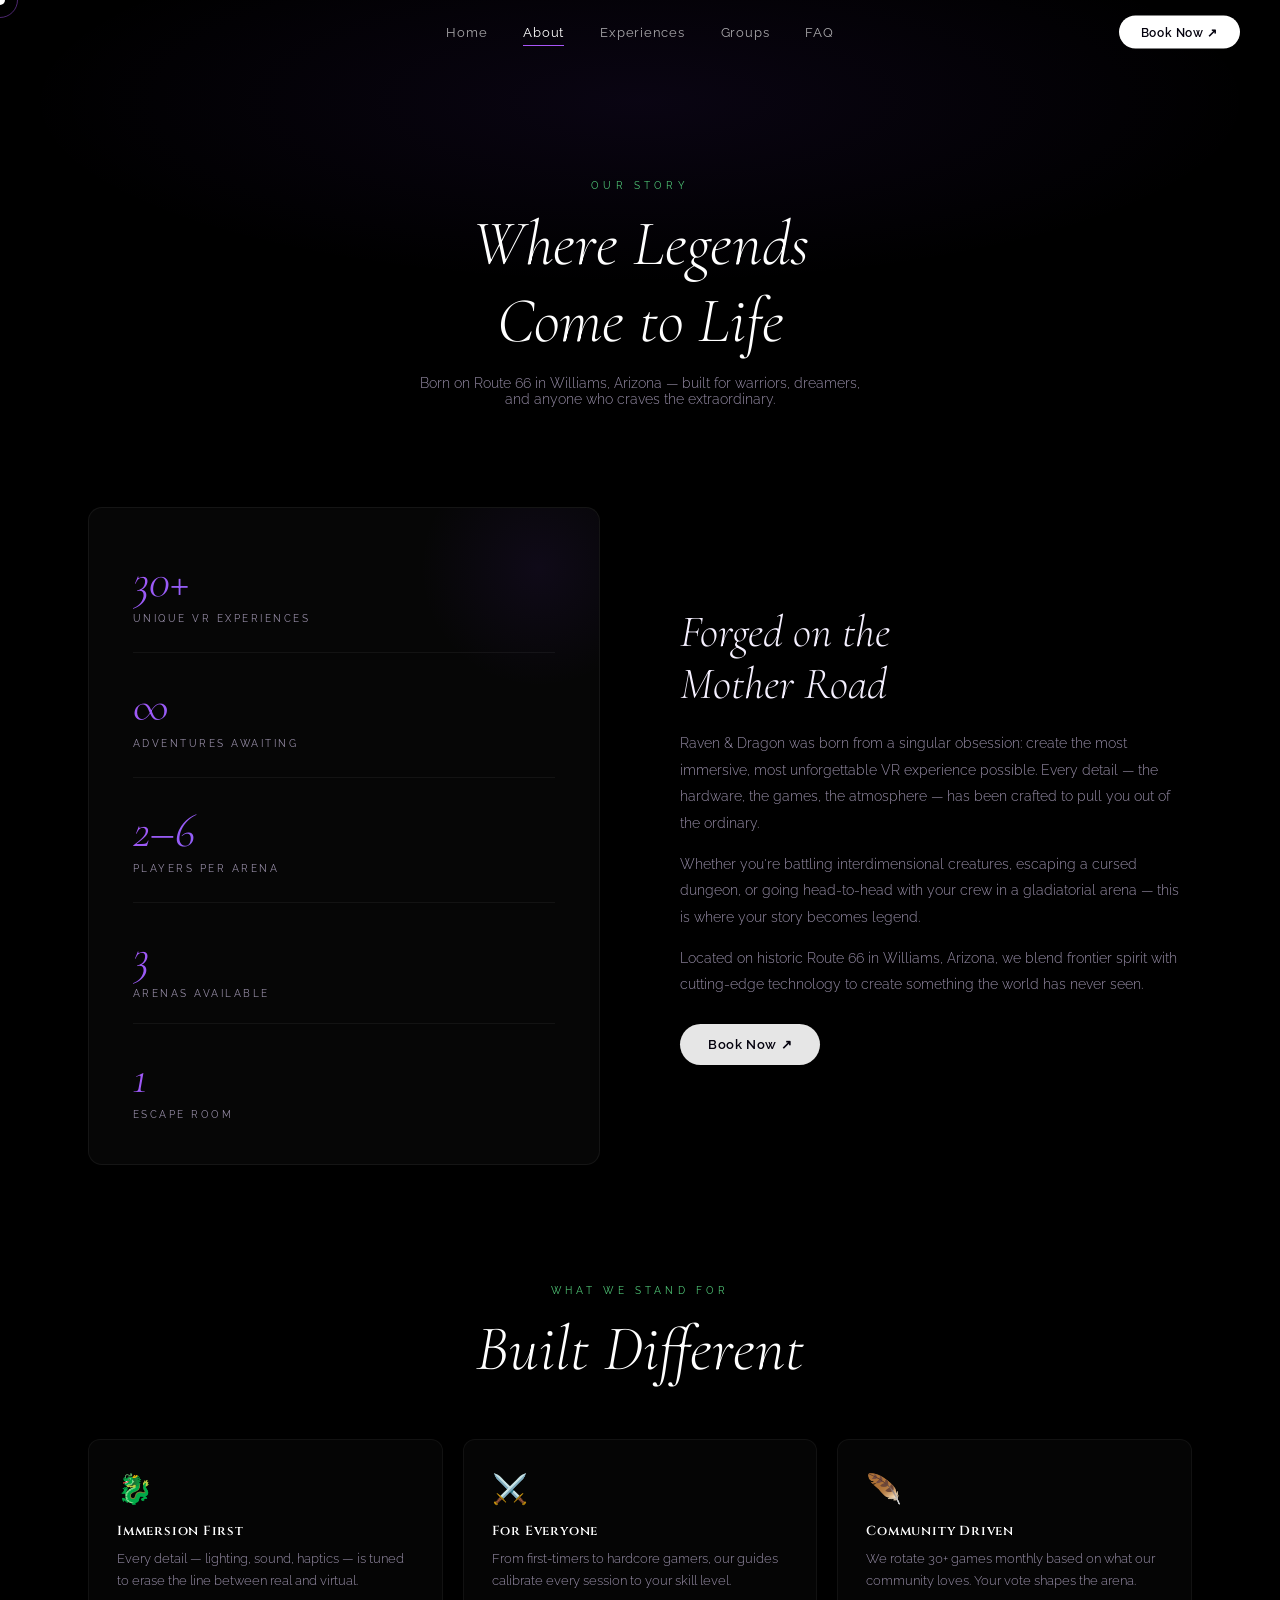
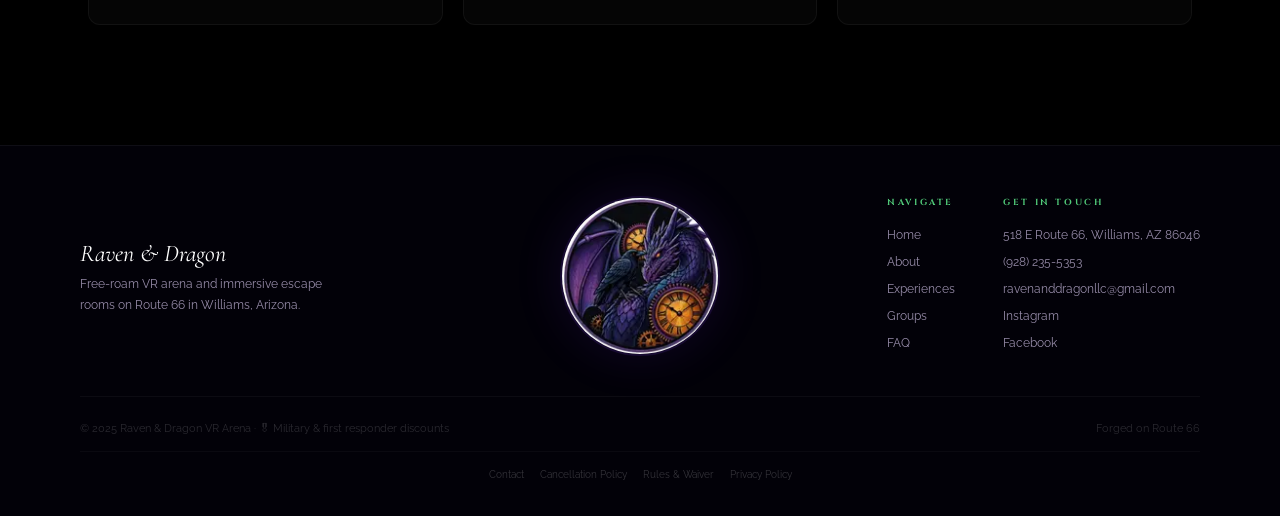
==== commit d9fcc8d0: "fixed bug Bug at top left of screen telling what the page is about" ====
--- a/about.html
+++ b/about.html
@@ -20,6 +20,10 @@
 @media(max-width:900px){.nav-links,.nav-pill{display:none;}.burger{display:block;position:absolute;right:20px;top:50%;transform:translateY(-50%);width:32px;height:32px;cursor:pointer;z-index:600;background:none;border:none;}
 .burger span{display:block;width:22px;height:1.5px;background:#fff;margin:5px auto;border-radius:2px;}
 nav{padding:18px 20px;}}
+.mob-menu{position:fixed;inset:0;z-index:499;opacity:0;pointer-events:none;display:flex;flex-direction:column;align-items:center;justify-content:center;background:rgba(0,0,0,.96);}
+.mob-menu.open{opacity:1;pointer-events:all;}
+.mob-menu a,.mob-menu .mob-cta,.mob-menu-foot,.mob-menu-foot *{opacity:0;}
+.mob-menu.open a,.mob-menu.open .mob-cta,.mob-menu.open .mob-menu-foot,.mob-menu.open .mob-menu-foot *{opacity:1;}
 </style>
 <link rel="stylesheet" href="styles.css" media="print" onload="this.media='all'">
 <noscript><link rel="stylesheet" href="styles.css"></noscript>
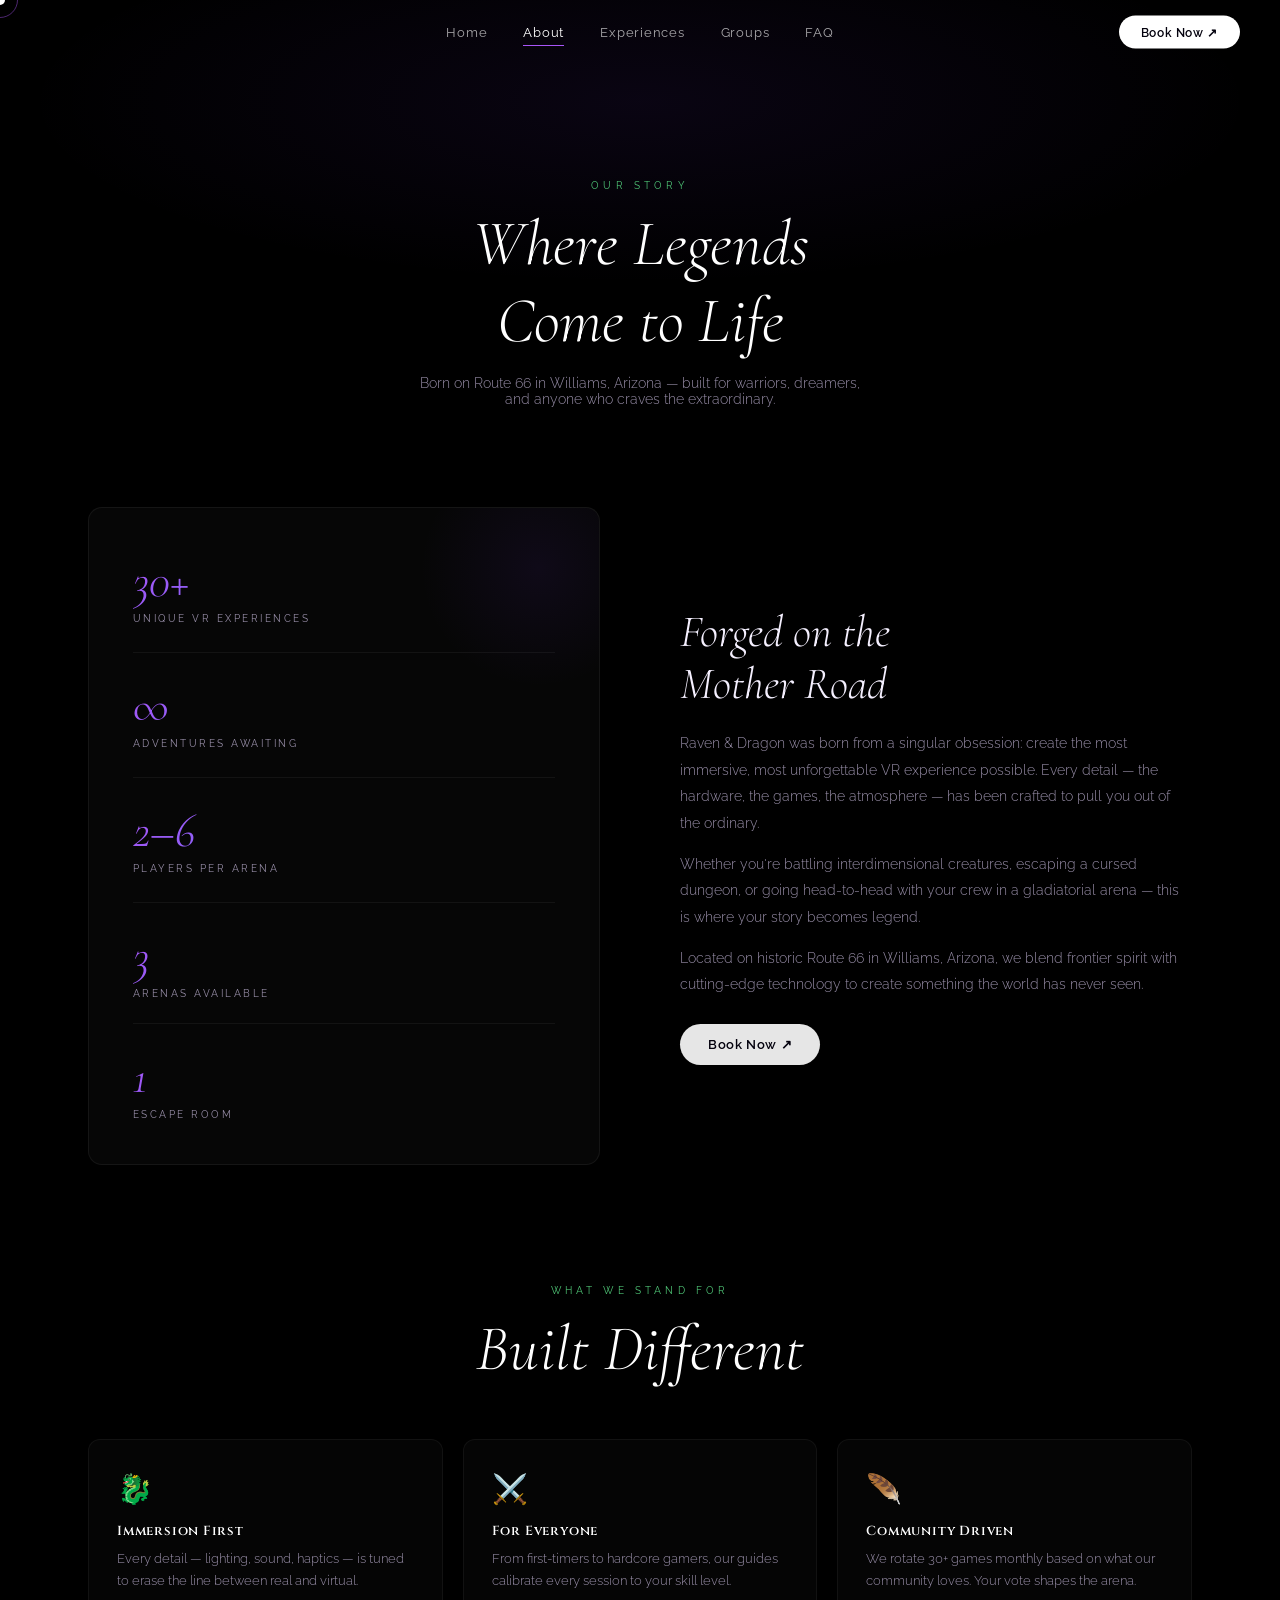
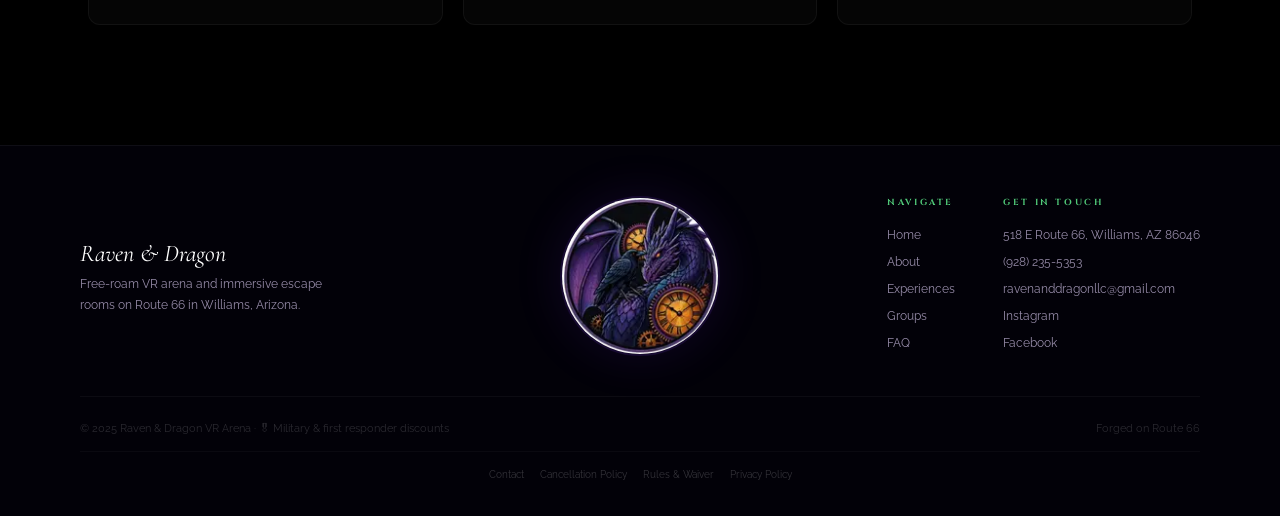
==== commit 02d1dd6b: "fixing bug" ====
--- a/about.html
+++ b/about.html
@@ -5,28 +5,8 @@
 <meta name="referrer" content="strict-origin-when-cross-origin">
 <title>About — Raven & Dragon</title><link rel="preconnect" href="https://fonts.googleapis.com">
 <link rel="preconnect" href="https://fonts.gstatic.com" crossorigin>
-<link rel="stylesheet" href="https://fonts.googleapis.com/css2?family=Cormorant+Garamond:ital,wght@0,300;0,400;0,600;1,300;1,400;1,600&family=Raleway:wght@300;400;500;600&family=Cinzel:wght@400;600&display=swap" media="print" onload="this.media='all'">
-<noscript><link rel="stylesheet" href="https://fonts.googleapis.com/css2?family=Cormorant+Garamond:ital,wght@0,300;0,400;0,600;1,300;1,400;1,600&family=Raleway:wght@300;400;500;600&family=Cinzel:wght@400;600&display=swap"></noscript>
-<style>
-*,*::before,*::after{margin:0;padding:0;box-sizing:border-box;}
-html{scroll-behavior:smooth;}
-body{background:#000;color:#f5f0ff;font-family:'Raleway',sans-serif;overflow-x:hidden;}
-nav{position:fixed;top:0;left:0;right:0;z-index:500;display:flex;align-items:center;justify-content:center;padding:22px 48px;transition:all .5s;}
-nav.solid{background:rgba(0,0,0,.75);backdrop-filter:blur(28px) saturate(1.4);border-bottom:1px solid rgba(255,255,255,.06);padding:14px 48px;}
-.nav-links{display:flex;list-style:none;gap:36px;align-items:center;}
-.nav-links a{font-size:.8rem;font-weight:400;letter-spacing:.06em;color:rgba(255,255,255,.65);text-decoration:none;}
-.nav-pill{position:absolute;right:40px;top:50%;transform:translateY(-50%);font-size:.78rem;font-weight:600;padding:9px 22px;background:#fff;color:#04020e;border-radius:100px;text-decoration:none;}
-.burger{display:none;}
-@media(max-width:900px){.nav-links,.nav-pill{display:none;}.burger{display:block;position:absolute;right:20px;top:50%;transform:translateY(-50%);width:32px;height:32px;cursor:pointer;z-index:600;background:none;border:none;}
-.burger span{display:block;width:22px;height:1.5px;background:#fff;margin:5px auto;border-radius:2px;}
-nav{padding:18px 20px;}}
-.mob-menu{position:fixed;inset:0;z-index:499;opacity:0;pointer-events:none;display:flex;flex-direction:column;align-items:center;justify-content:center;background:rgba(0,0,0,.96);}
-.mob-menu.open{opacity:1;pointer-events:all;}
-.mob-menu a,.mob-menu .mob-cta,.mob-menu-foot,.mob-menu-foot *{opacity:0;}
-.mob-menu.open a,.mob-menu.open .mob-cta,.mob-menu.open .mob-menu-foot,.mob-menu.open .mob-menu-foot *{opacity:1;}
-</style>
-<link rel="stylesheet" href="styles.css" media="print" onload="this.media='all'">
-<noscript><link rel="stylesheet" href="styles.css"></noscript>
+<link rel="stylesheet" href="https://fonts.googleapis.com/css2?family=Cormorant+Garamond:ital,wght@0,300;0,400;0,600;1,300;1,400;1,600&family=Raleway:wght@300;400;500;600&family=Cinzel:wght@400;600&display=swap">
+<link rel="stylesheet" href="styles.css">
 <style>
 .about-grid{max-width:1200px;margin:0 auto;display:grid;grid-template-columns:1fr 1fr;gap:80px;align-items:center;padding:0 48px 120px;}
 .astat-card{background:rgba(255,255,255,.025);border:1px solid rgba(255,255,255,.06);border-radius:14px;padding:44px;backdrop-filter:blur(14px);position:relative;overflow:hidden;}
@@ -58,8 +38,8 @@
   <a href="https://app.squareup.com/appointments/book/aukrz0no7ksr12/L2MJ57HQ86YXA/start" target="_blank" rel="noopener noreferrer" class="nav-pill">Book Now ↗</a>
   <button class="burger" id="burger"><span></span><span></span><span></span></button>
 </nav>
-<div class="mob-menu" id="mobMenu"><a href="index.html">Home</a><a href="about.html" class="active">About</a><a href="booking.html">Experiences</a><a href="groups.html">Groups</a><a href="faq.html">FAQ</a>
-  <a href="https://app.squareup.com/appointments/book/aukrz0no7ksr12/L2MJ57HQ86YXA/start" target="_blank" rel="noopener noreferrer" class="mob-cta">Book Now ↗</a><div class="mob-menu-foot"><span>Route 66 · Williams, AZ</span><a href="tel:+19282355353">(928) 235-5353</a></div></div>
+<div class="mob-menu" id="mobMenu" style="display:none;"><a href="index.html">Home</a><a href="about.html" class="active">About</a><a href="booking.html">Experiences</a><a href="groups.html">Groups</a><a href="faq.html">FAQ</a>
+  <a href="https://app.squareup.com/appointments/book/aukrz0no7ksr12/L2MJ57HQ86YXA/start" target="_blank" rel="noopener noreferrer" class="mob-cta">Book Now ↗</a><div class="mob-menu-foot" style="display:none;"><span>Route 66 · Williams, AZ</span><a href="tel:+19282355353">(928) 235-5353</a></div></div>
 
 <div class="page-hero">
   <span class="eyebrow reveal">Our Story</span>
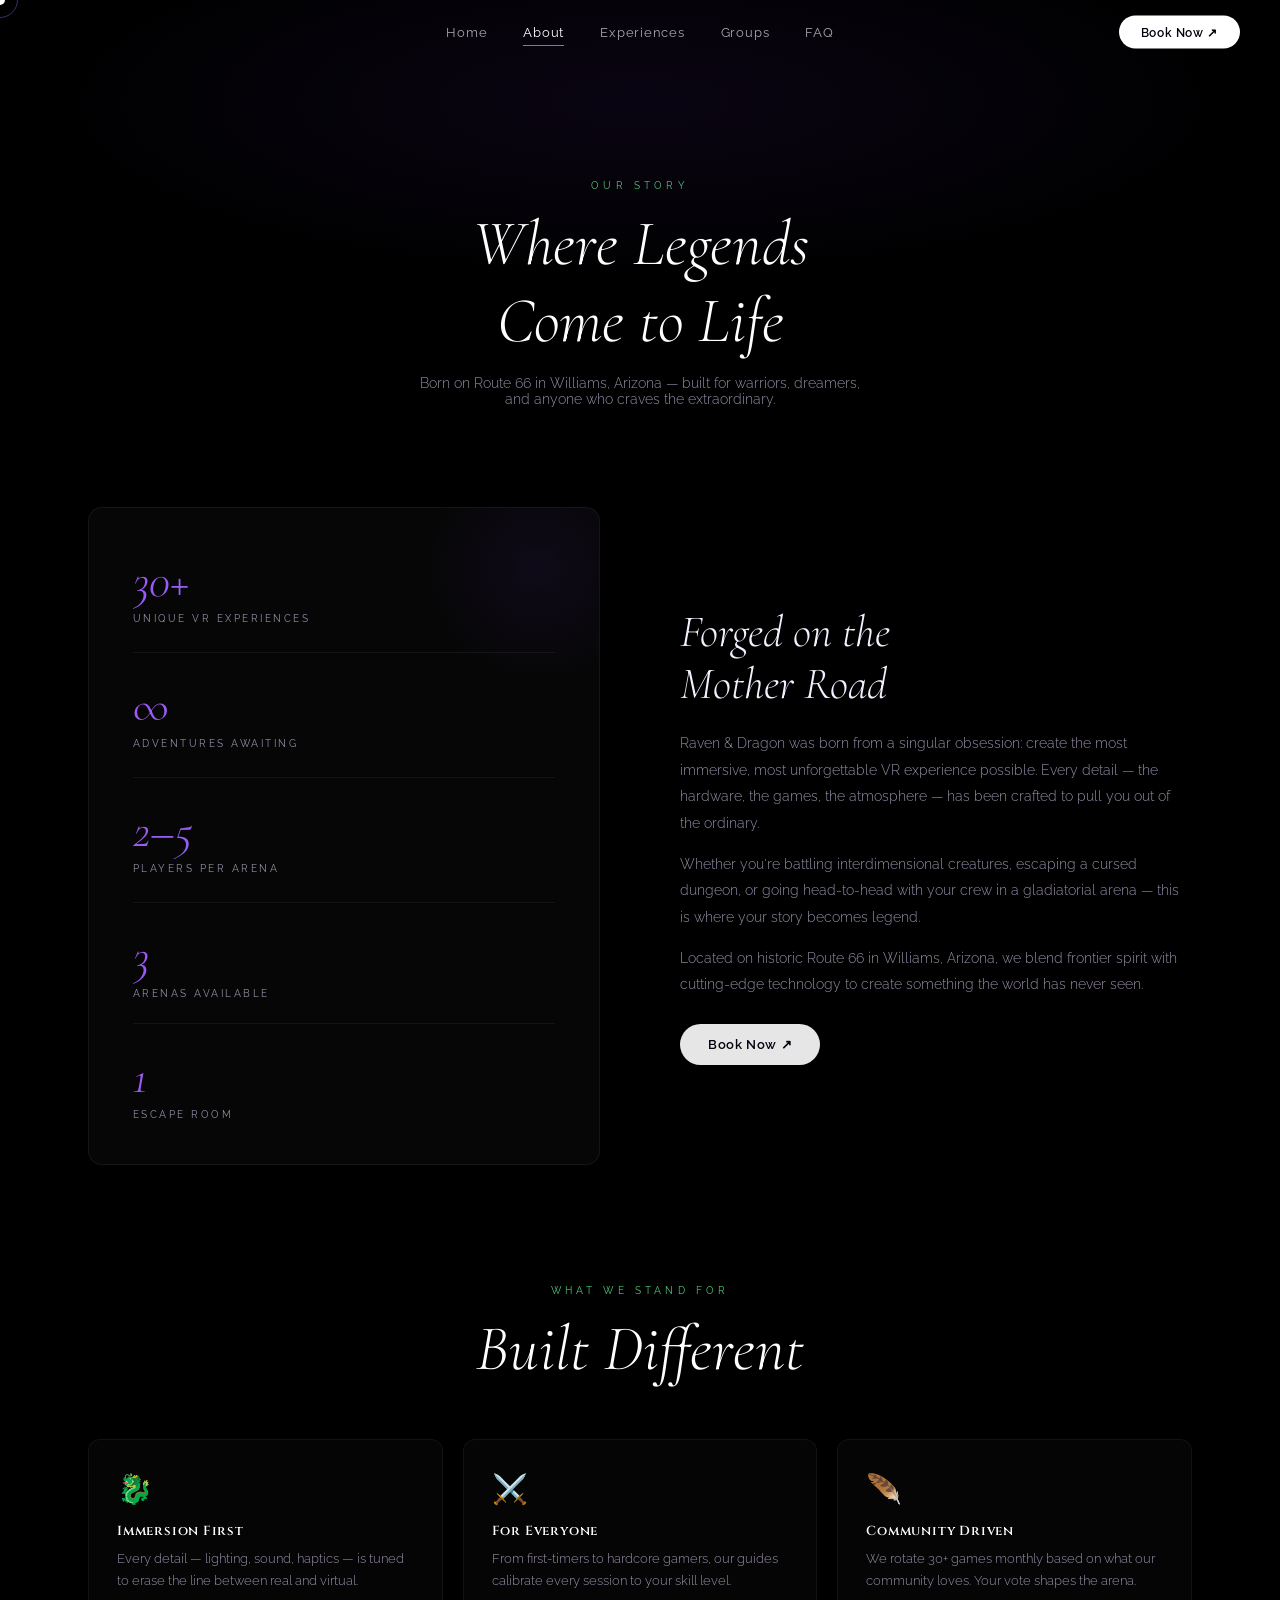
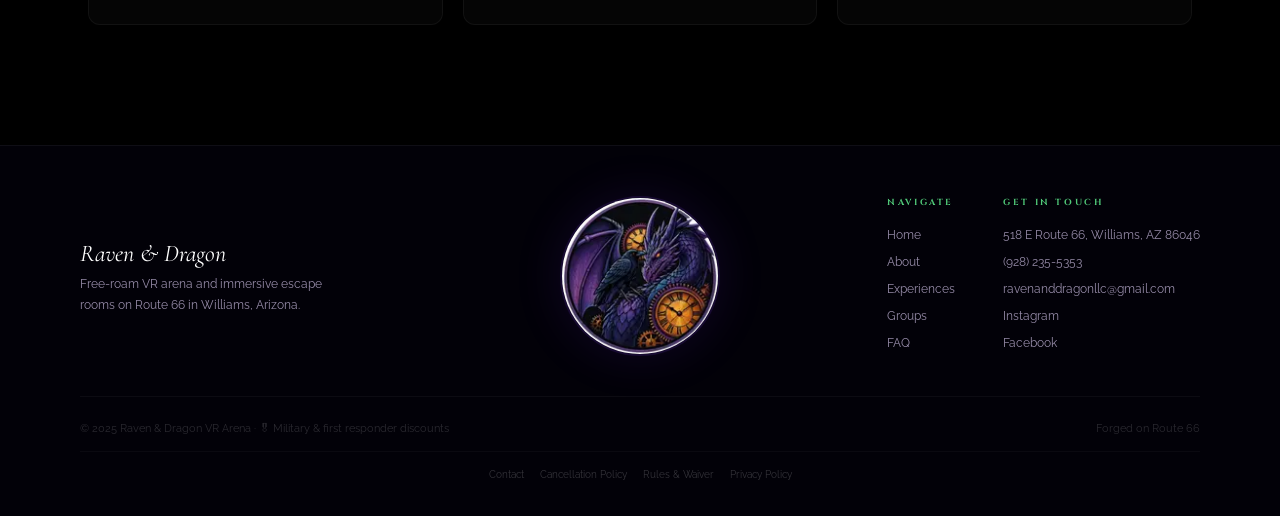
==== commit 460141bd: "Update from Lon 5/29 Home page, experiences, waiver page, phone numbers" ====
--- a/about.html
+++ b/about.html
@@ -51,7 +51,7 @@
   <div class="astat-card reveal">
     <div class="astat"><div class="astat-n">30+</div><div class="astat-l">Unique VR Experiences</div></div><div class="astat-div"></div>
     <div class="astat"><div class="astat-n">∞</div><div class="astat-l">Adventures Awaiting</div></div><div class="astat-div"></div>
-    <div class="astat"><div class="astat-n">2–6</div><div class="astat-l">Players Per Arena</div></div><div class="astat-div"></div>
+    <div class="astat"><div class="astat-n">2–5</div><div class="astat-l">Players Per Arena</div></div><div class="astat-div"></div>
     <div class="astat" style="margin-bottom:0"><div class="astat-n">3</div><div class="astat-l">Arenas Available</div></div>
     <div class="astat-div"></div>
     <div class="astat" style="margin-bottom:0"><div class="astat-n">1</div><div class="astat-l">Escape Room</div></div>
--- a/styles.css
+++ b/styles.css
@@ -119,5 +119,6 @@
   .footer-brand{align-items:center;}
   .footer-nav{flex-direction:column;gap:28px;align-items:center;}
   .footer-logo{width:130px;height:130px;}
+  .footer-bot{flex-direction:column;gap:6px;text-align:center;}
   .page-hero{padding:140px 24px 70px;}
 }
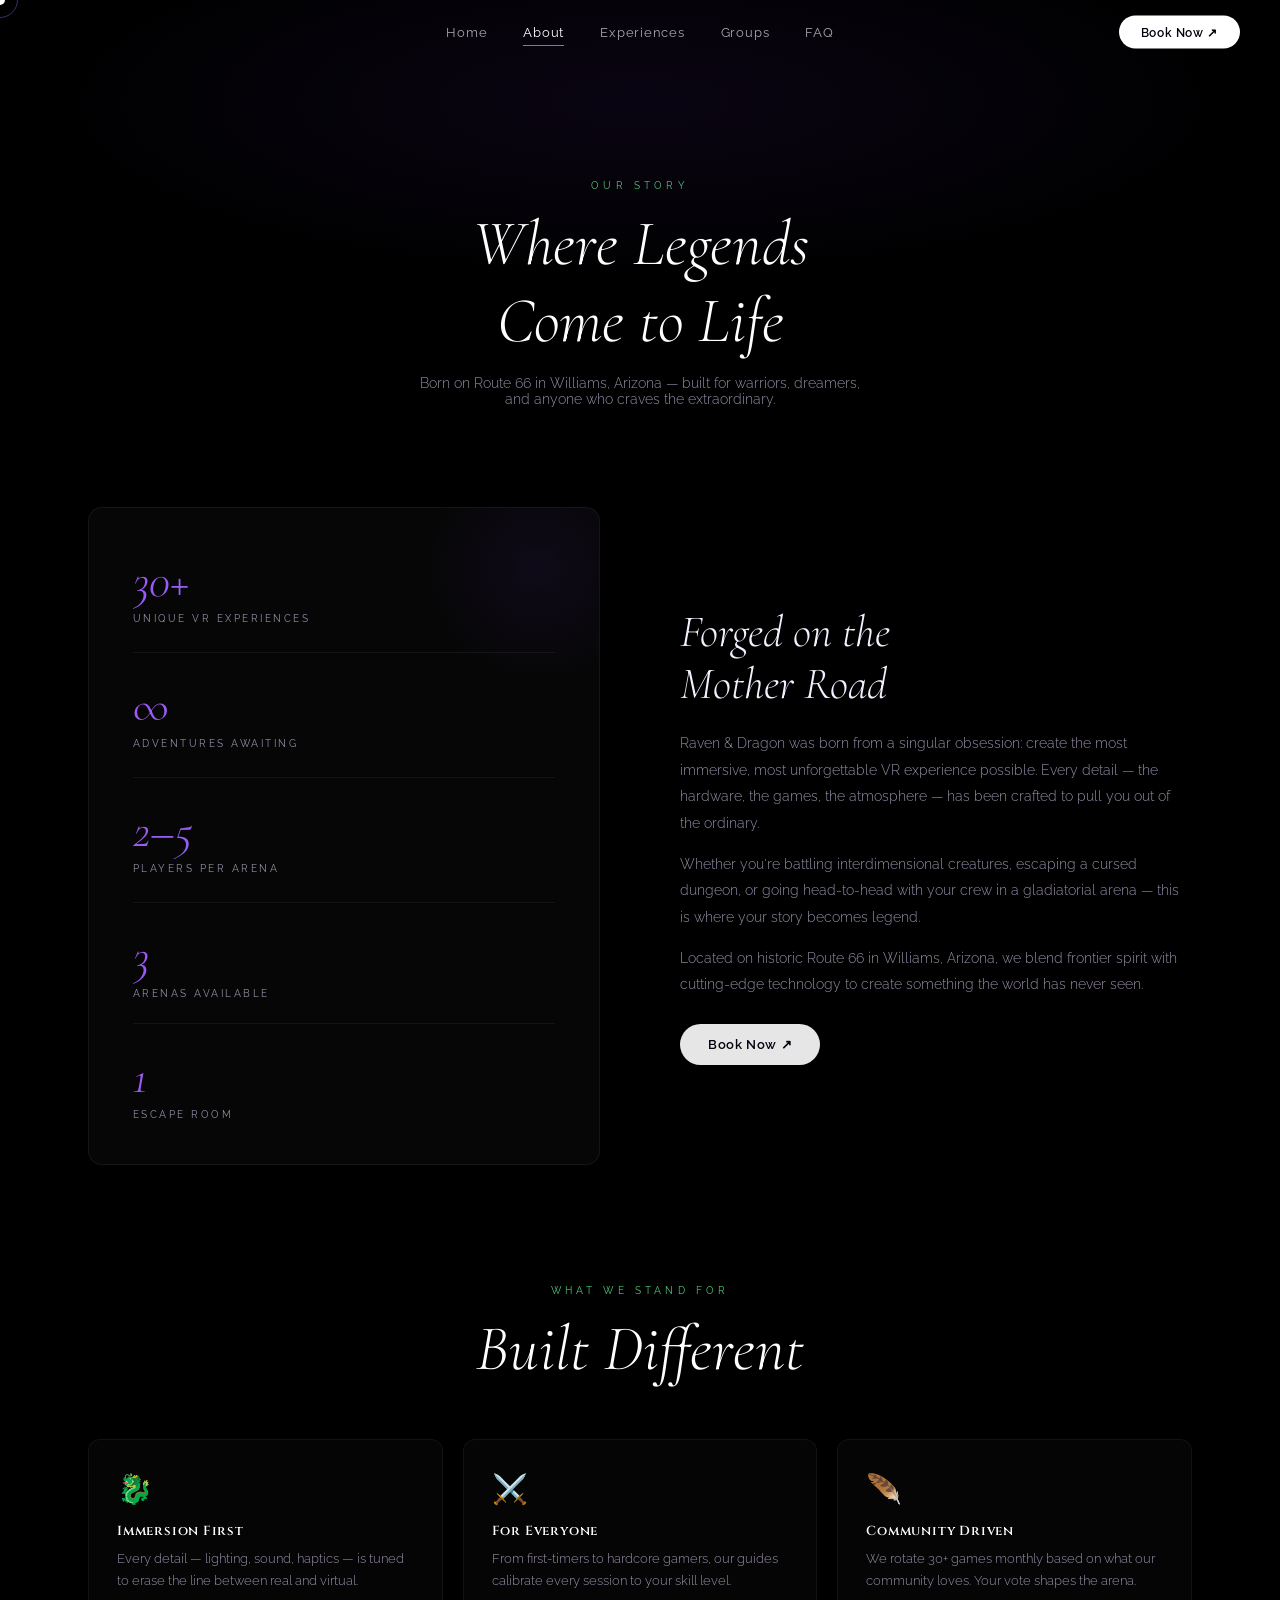
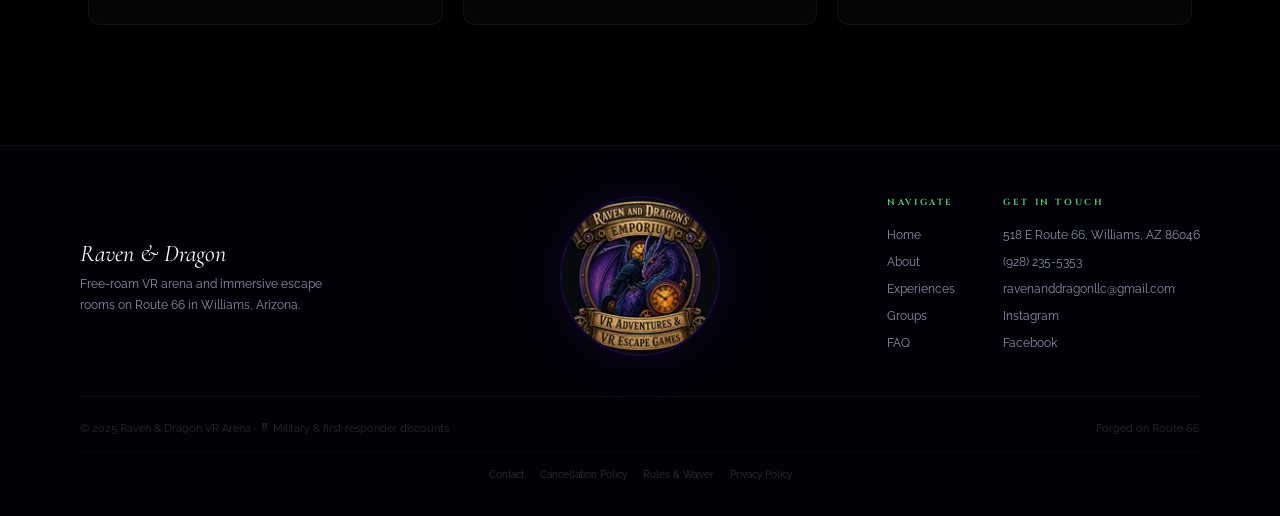
==== commit 60e67665: "update exp page hero, purple line, hamburger menu mobile" ====
--- a/about.html
+++ b/about.html
@@ -39,7 +39,15 @@
   <button class="burger" id="burger"><span></span><span></span><span></span></button>
 </nav>
 <div class="mob-menu" id="mobMenu" style="display:none;"><a href="index.html">Home</a><a href="about.html" class="active">About</a><a href="booking.html">Experiences</a><a href="groups.html">Groups</a><a href="faq.html">FAQ</a>
-  <a href="https://app.squareup.com/appointments/book/aukrz0no7ksr12/L2MJ57HQ86YXA/start" target="_blank" rel="noopener noreferrer" class="mob-cta">Book Now ↗</a><div class="mob-menu-foot" style="display:none;"><span>Route 66 · Williams, AZ</span><a href="tel:+19282355353">(928) 235-5353</a></div></div>
+  <a href="https://app.squareup.com/appointments/book/aukrz0no7ksr12/L2MJ57HQ86YXA/start" target="_blank" rel="noopener noreferrer" class="mob-cta">Book Now ↗</a><div class="mob-menu-foot" style="display:none;">
+    <a href="tel:+19282355353" style="color:rgba(255,255,255,.6);text-decoration:none;font-size:.85rem;">(928) 235-5353</a>
+    <span style="color:rgba(255,255,255,.25);font-size:.78rem;">518 E Route 66 · Williams, AZ</span>
+    <div style="display:flex;gap:16px;margin-top:8px;">
+      <a href="https://www.instagram.com/ravenanddragonvr/" target="_blank" rel="noopener noreferrer" style="color:rgba(255,255,255,.45);text-decoration:none;font-size:.78rem;">Instagram</a>
+      <a href="https://facebook.com/profile.php?id=61564699002867" target="_blank" rel="noopener noreferrer" style="color:rgba(255,255,255,.45);text-decoration:none;font-size:.78rem;">Facebook</a>
+      <a href="mailto:ravenanddragonllc@gmail.com" style="color:rgba(255,255,255,.45);text-decoration:none;font-size:.78rem;">Email</a>
+    </div>
+  </div></div>
 
 <div class="page-hero">
   <span class="eyebrow reveal">Our Story</span>
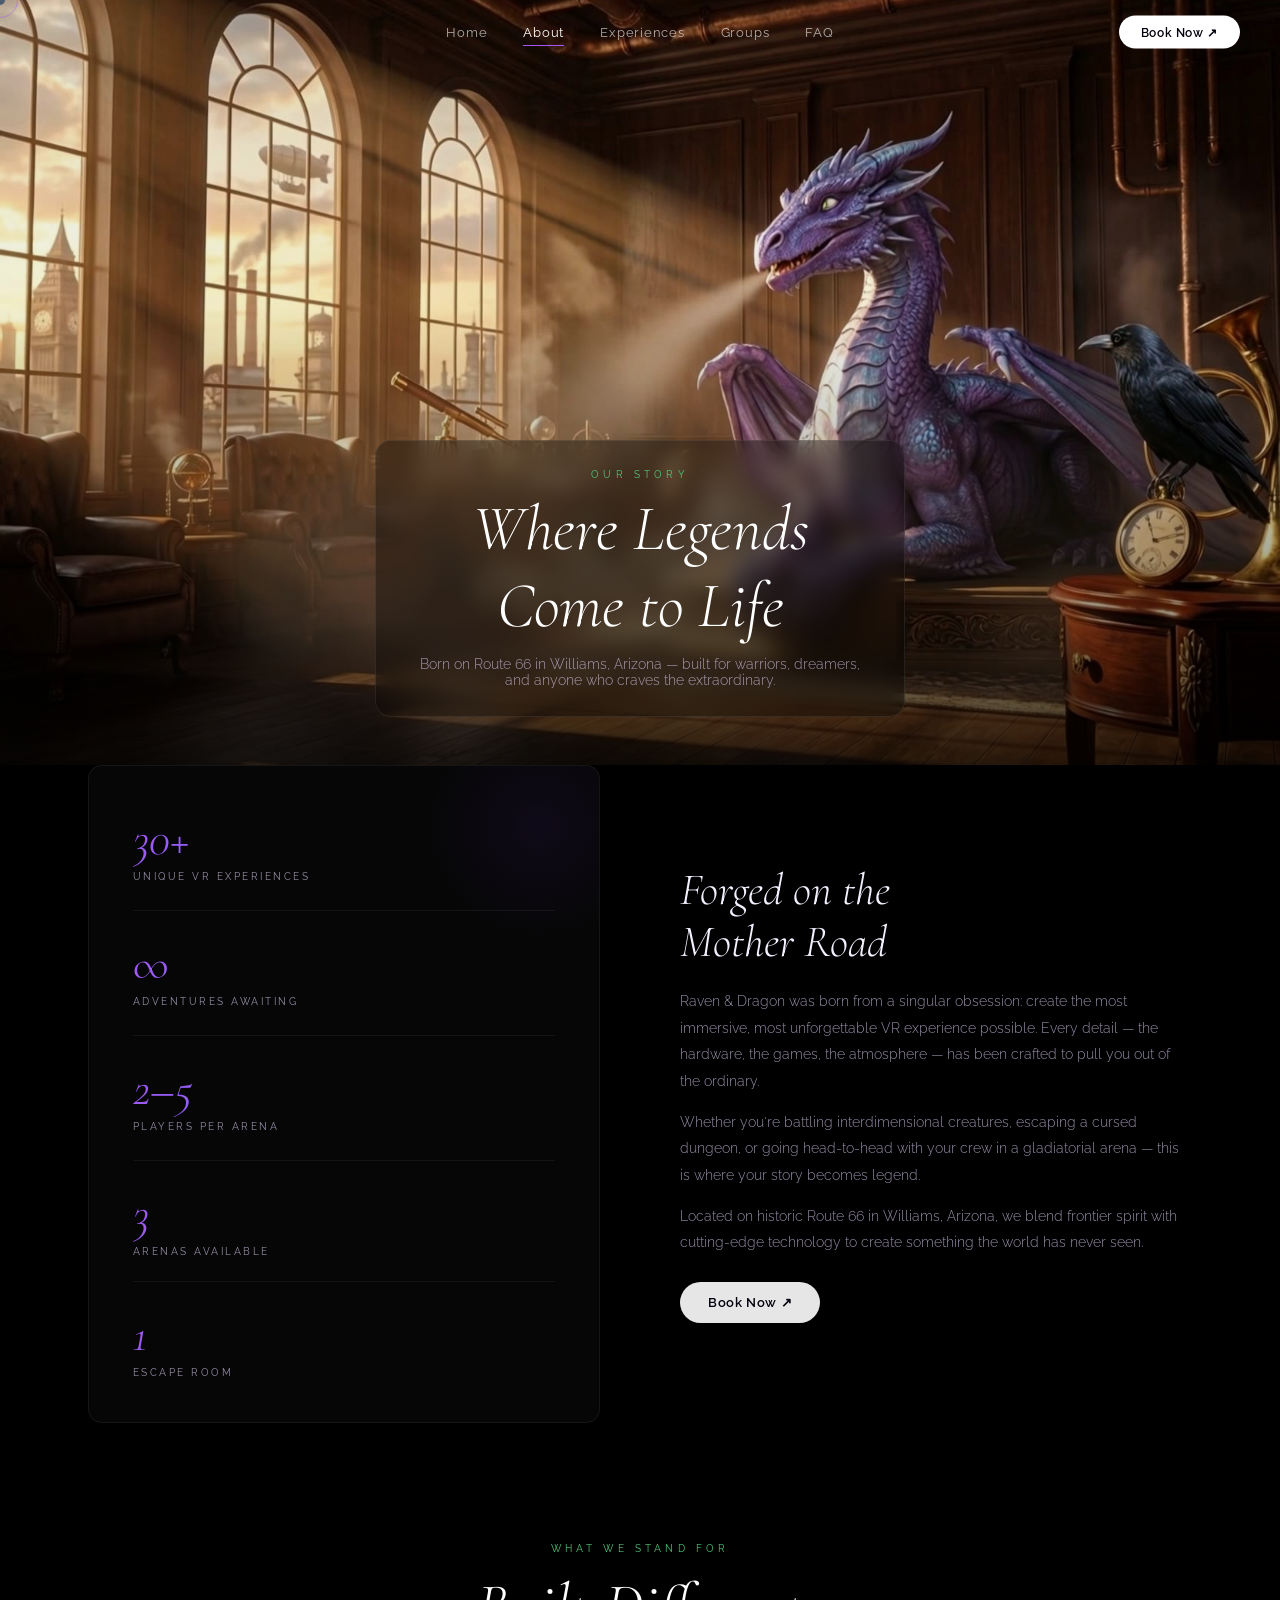
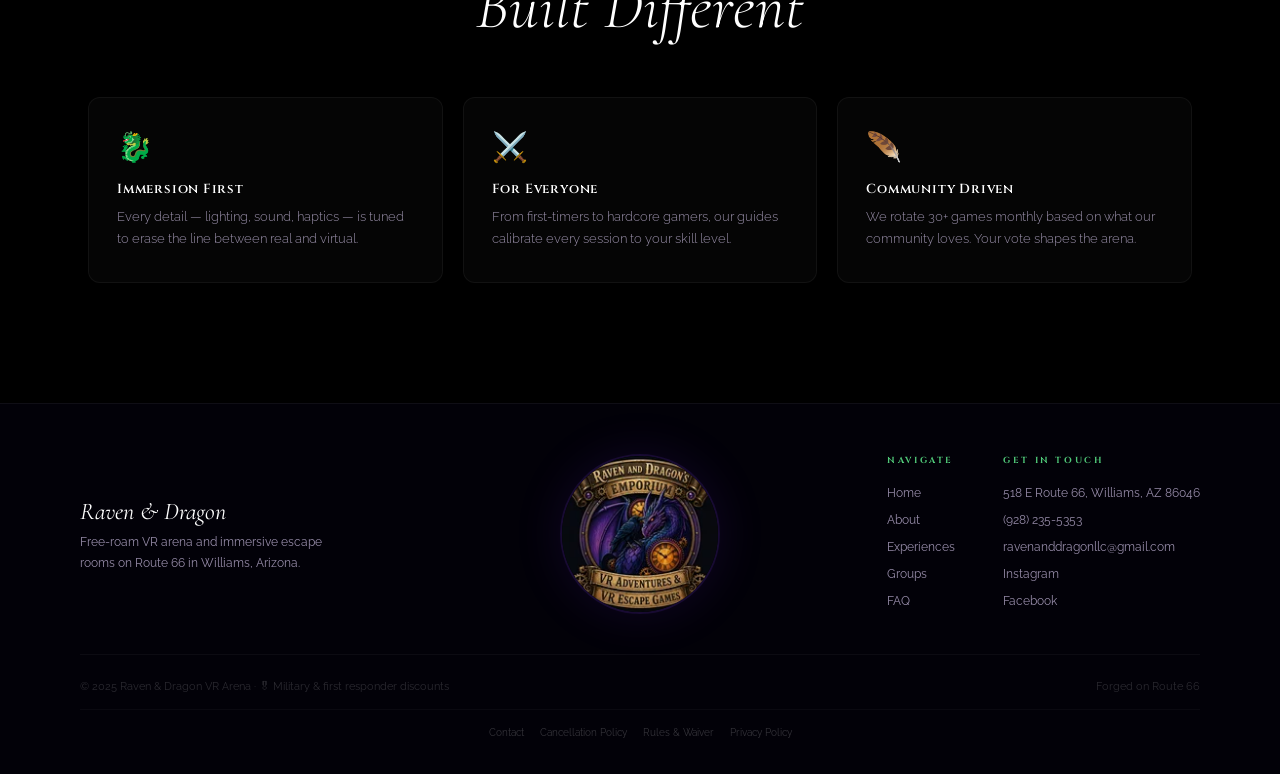
==== commit 45d2b7da: "about bg" ====
--- a/about.html
+++ b/about.html
@@ -49,10 +49,16 @@
     </div>
   </div></div>
 
-<div class="page-hero">
-  <span class="eyebrow reveal">Our Story</span>
-  <h1 class="sec-title reveal d1">Where Legends<br>Come to Life</h1>
-  <p class="sec-sub reveal d2">Born on Route 66 in Williams, Arizona — built for warriors, dreamers, and anyone who craves the extraordinary.</p>
+<div style="position:relative;overflow:hidden;min-height:85vh;display:flex;align-items:flex-end;justify-content:center;padding:120px 48px 48px;">
+  <video autoplay muted loop playsinline disablepictureinpicture poster="about-bg-poster.jpg" preload="metadata" style="position:absolute;inset:0;width:100%;height:100%;object-fit:cover;object-position:center center;z-index:0;"><source src="about-bg.mp4" type="video/mp4"></video>
+  <div style="position:absolute;inset:0;background:linear-gradient(to bottom,rgba(0,0,0,.1) 0%,rgba(0,0,0,.05) 40%,rgba(0,0,0,.4) 80%,rgba(0,0,0,.8) 100%);z-index:1;"></div>
+  <div style="position:relative;z-index:2;text-align:center;max-width:700px;">
+    <div style="display:inline-block;background:rgba(0,0,0,.35);backdrop-filter:blur(10px);border:1px solid rgba(255,255,255,.08);border-radius:16px;padding:28px 44px;">
+      <span class="eyebrow reveal" style="margin-bottom:10px;">Our Story</span>
+      <h1 class="sec-title reveal d1">Where Legends<br>Come to Life</h1>
+      <p class="sec-sub reveal d2" style="margin-bottom:0;">Born on Route 66 in Williams, Arizona — built for warriors, dreamers, and anyone who craves the extraordinary.</p>
+    </div>
+  </div>
 </div>
 
 <div class="about-grid">
